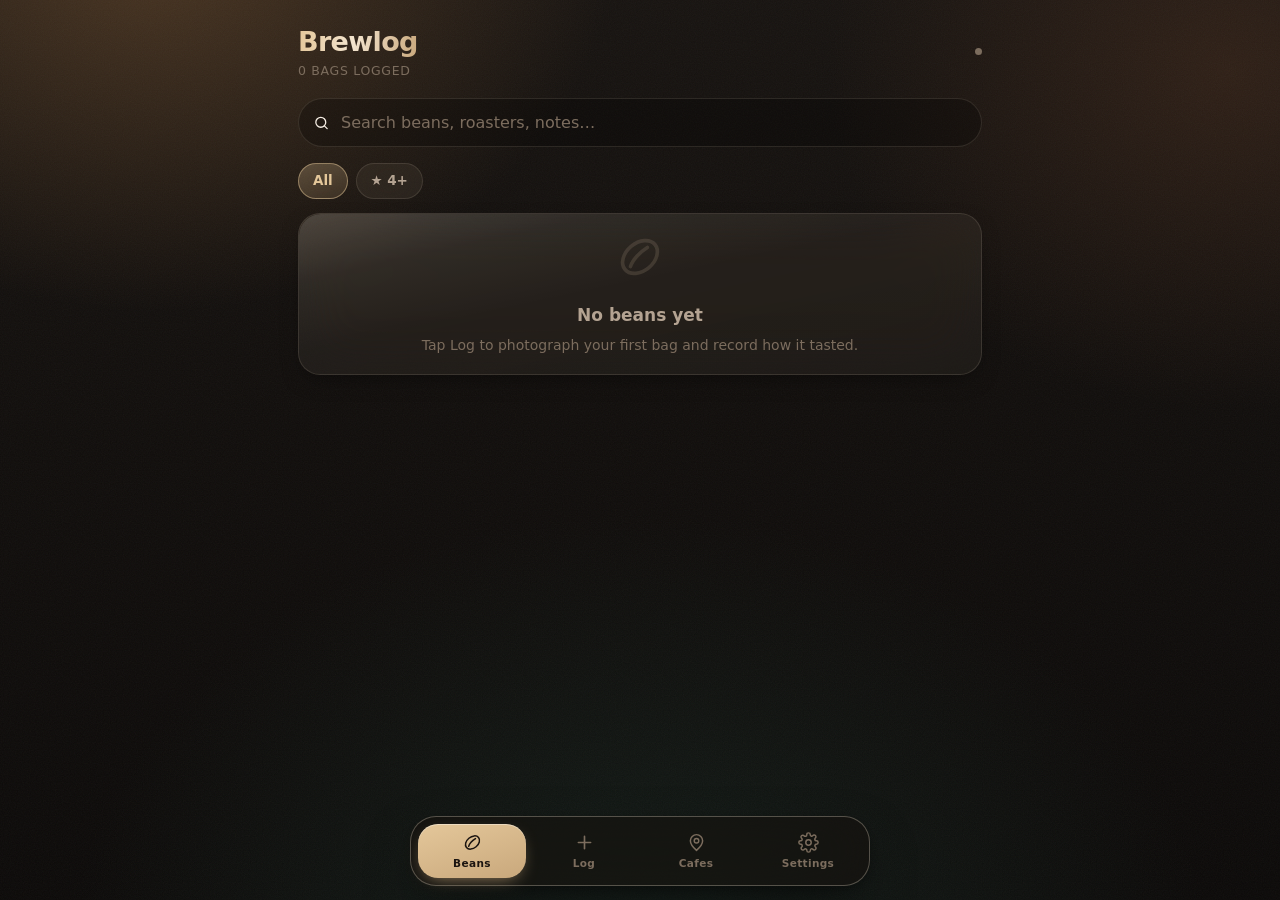
==== index.html @ 981e018c "Brewlog: coffee tasting journal PWA" ====
<!DOCTYPE html>
<html lang="en">
<head>
<meta charset="utf-8">
<meta name="viewport" content="width=device-width, initial-scale=1, viewport-fit=cover, maximum-scale=1">
<title>Brewlog</title>
<meta name="description" content="A personal coffee tasting journal — beans, tasting profiles, and cafes.">
<meta name="theme-color" content="#100D0B">
<meta name="color-scheme" content="dark">
<link rel="manifest" href="./manifest.json">
<link rel="apple-touch-icon" href="./icons/icon-180.png">
<link rel="icon" href="./icons/favicon-32.png" sizes="32x32">
<link rel="icon" href="./icons/icon-192.png" sizes="192x192">
<meta name="apple-mobile-web-app-capable" content="yes">
<meta name="mobile-web-app-capable" content="yes">
<meta name="apple-mobile-web-app-status-bar-style" content="black-translucent">
<meta name="apple-mobile-web-app-title" content="Brewlog">

<link rel="stylesheet" href="./vendor/leaflet.css">
<link rel="stylesheet" href="./css/styles.css">
</head>
<body>

<div id="ambient"></div>

<!-- icon sprite ------------------------------------------------------- -->
<svg width="0" height="0" style="position:absolute" aria-hidden="true">
  <defs>
    <g id="i-bean" fill="none" stroke="currentColor" stroke-width="1.7" stroke-linecap="round" stroke-linejoin="round">
      <ellipse cx="12" cy="12" rx="9" ry="6.4" transform="rotate(-40 12 12)"/>
      <path d="M7.6 16.4c1-3.2 4.6-6.8 7.8-8.8"/>
    </g>
    <g id="i-plus" fill="none" stroke="currentColor" stroke-width="1.9" stroke-linecap="round">
      <path d="M12 5v14M5 12h14"/>
    </g>
    <g id="i-map" fill="none" stroke="currentColor" stroke-width="1.7" stroke-linecap="round" stroke-linejoin="round">
      <path d="M12 21s7-6.1 7-11a7 7 0 1 0-14 0c0 4.9 7 11 7 11Z"/>
      <circle cx="12" cy="10" r="2.6"/>
    </g>
    <g id="i-gear" fill="none" stroke="currentColor" stroke-width="1.7" stroke-linecap="round" stroke-linejoin="round">
      <circle cx="12" cy="12" r="3.1"/>
      <path d="M19.4 15a1.6 1.6 0 0 0 .3 1.8l.1.1a2 2 0 1 1-2.8 2.8l-.1-.1a1.6 1.6 0 0 0-1.8-.3 1.6 1.6 0 0 0-1 1.5v.2a2 2 0 0 1-4 0v-.1a1.6 1.6 0 0 0-1-1.5 1.6 1.6 0 0 0-1.8.3l-.1.1a2 2 0 1 1-2.8-2.8l.1-.1a1.6 1.6 0 0 0 .3-1.8 1.6 1.6 0 0 0-1.5-1H3a2 2 0 0 1 0-4h.1a1.6 1.6 0 0 0 1.5-1 1.6 1.6 0 0 0-.3-1.8l-.1-.1a2 2 0 1 1 2.8-2.8l.1.1a1.6 1.6 0 0 0 1.8.3H9a1.6 1.6 0 0 0 1-1.5V3a2 2 0 0 1 4 0v.1a1.6 1.6 0 0 0 1 1.5 1.6 1.6 0 0 0 1.8-.3l.1-.1a2 2 0 1 1 2.8 2.8l-.1.1a1.6 1.6 0 0 0-.3 1.8V9a1.6 1.6 0 0 0 1.5 1h.2a2 2 0 0 1 0 4h-.1a1.6 1.6 0 0 0-1.5 1Z"/>
    </g>
    <g id="i-search" fill="none" stroke="currentColor" stroke-width="1.8" stroke-linecap="round">
      <circle cx="11" cy="11" r="7"/><path d="m20 20-3.6-3.6"/>
    </g>
    <g id="i-back" fill="none" stroke="currentColor" stroke-width="1.9" stroke-linecap="round" stroke-linejoin="round">
      <path d="M15 19 8 12l7-7"/>
    </g>
    <g id="i-camera" fill="none" stroke="currentColor" stroke-width="1.6" stroke-linecap="round" stroke-linejoin="round">
      <path d="M3 8.5A2.5 2.5 0 0 1 5.5 6h1.7a2 2 0 0 0 1.7-1l.5-.8A2 2 0 0 1 11 3h2a2 2 0 0 1 1.7 1l.4.9a2 2 0 0 0 1.7 1h1.7A2.5 2.5 0 0 1 21 8.5v9A2.5 2.5 0 0 1 18.5 20h-13A2.5 2.5 0 0 1 3 17.5Z"/>
      <circle cx="12" cy="13" r="3.7"/>
    </g>
    <g id="i-trash" fill="none" stroke="currentColor" stroke-width="1.7" stroke-linecap="round" stroke-linejoin="round">
      <path d="M4 7h16M10 11v6M14 11v6M5.5 7l1 12.2A2 2 0 0 0 8.5 21h7a2 2 0 0 0 2-1.8L18.5 7M9 7V4.6A1.6 1.6 0 0 1 10.6 3h2.8A1.6 1.6 0 0 1 15 4.6V7"/>
    </g>
    <g id="i-edit" fill="none" stroke="currentColor" stroke-width="1.7" stroke-linecap="round" stroke-linejoin="round">
      <path d="M16.6 3.9a2.1 2.1 0 0 1 3 3L8 18.5l-4 1 1-4Z"/>
    </g>
  </defs>
</svg>

<main id="app" role="main"></main>
<nav id="tabbar" aria-label="Primary"></nav>

<script src="./vendor/leaflet.js" defer></script>
<script type="module" src="./js/app.js"></script>
</body>
</html>
---- vendor/leaflet.css ----
/* required styles */

.leaflet-pane,
.leaflet-tile,
.leaflet-marker-icon,
.leaflet-marker-shadow,
.leaflet-tile-container,
.leaflet-pane > svg,
.leaflet-pane > canvas,
.leaflet-zoom-box,
.leaflet-image-layer,
.leaflet-layer {
	position: absolute;
	left: 0;
	top: 0;
	}
.leaflet-container {
	overflow: hidden;
	}
.leaflet-tile,
.leaflet-marker-icon,
.leaflet-marker-shadow {
	-webkit-user-select: none;
	   -moz-user-select: none;
	        user-select: none;
	  -webkit-user-drag: none;
	}
/* Prevents IE11 from highlighting tiles in blue */
.leaflet-tile::selection {
	background: transparent;
}
/* Safari renders non-retina tile on retina better with this, but Chrome is worse */
.leaflet-safari .leaflet-tile {
	image-rendering: -webkit-optimize-contrast;
	}
/* hack that prevents hw layers "stretching" when loading new tiles */
.leaflet-safari .leaflet-tile-container {
	width: 1600px;
	height: 1600px;
	-webkit-transform-origin: 0 0;
	}
.leaflet-marker-icon,
.leaflet-marker-shadow {
	display: block;
	}
/* .leaflet-container svg: reset svg max-width decleration shipped in Joomla! (joomla.org) 3.x */
/* .leaflet-container img: map is broken in FF if you have max-width: 100% on tiles */
.leaflet-container .leaflet-overlay-pane svg {
	max-width: none !important;
	max-height: none !important;
	}
.leaflet-container .leaflet-marker-pane img,
.leaflet-container .leaflet-shadow-pane img,
.leaflet-container .leaflet-tile-pane img,
.leaflet-container img.leaflet-image-layer,
.leaflet-container .leaflet-tile {
	max-width: none !important;
	max-height: none !important;
	width: auto;
	padding: 0;
	}

.leaflet-container img.leaflet-tile {
	/* See: https://bugs.chromium.org/p/chromium/issues/detail?id=600120 */
	mix-blend-mode: plus-lighter;
}

.leaflet-container.leaflet-touch-zoom {
	-ms-touch-action: pan-x pan-y;
	touch-action: pan-x pan-y;
	}
.leaflet-container.leaflet-touch-drag {
	-ms-touch-action: pinch-zoom;
	/* Fallback for FF which doesn't support pinch-zoom */
	touch-action: none;
	touch-action: pinch-zoom;
}
.leaflet-container.leaflet-touch-drag.leaflet-touch-zoom {
	-ms-touch-action: none;
	touch-action: none;
}
.leaflet-container {
	-webkit-tap-highlight-color: transparent;
}
.leaflet-container a {
	-webkit-tap-highlight-color: rgba(51, 181, 229, 0.4);
}
.leaflet-tile {
	filter: inherit;
	visibility: hidden;
	}
.leaflet-tile-loaded {
	visibility: inherit;
	}
.leaflet-zoom-box {
	width: 0;
	height: 0;
	-moz-box-sizing: border-box;
	     box-sizing: border-box;
	z-index: 800;
	}
/* workaround for https://bugzilla.mozilla.org/show_bug.cgi?id=888319 */
.leaflet-overlay-pane svg {
	-moz-user-select: none;
	}

.leaflet-pane         { z-index: 400; }

.leaflet-tile-pane    { z-index: 200; }
.leaflet-overlay-pane { z-index: 400; }
.leaflet-shadow-pane  { z-index: 500; }
.leaflet-marker-pane  { z-index: 600; }
.leaflet-tooltip-pane   { z-index: 650; }
.leaflet-popup-pane   { z-index: 700; }

.leaflet-map-pane canvas { z-index: 100; }
.leaflet-map-pane svg    { z-index: 200; }

.leaflet-vml-shape {
	width: 1px;
	height: 1px;
	}
.lvml {
	behavior: url(#default#VML);
	display: inline-block;
	position: absolute;
	}


/* control positioning */

.leaflet-control {
	position: relative;
	z-index: 800;
	pointer-events: visiblePainted; /* IE 9-10 doesn't have auto */
	pointer-events: auto;
	}
.leaflet-top,
.leaflet-bottom {
	position: absolute;
	z-index: 1000;
	pointer-events: none;
	}
.leaflet-top {
	top: 0;
	}
.leaflet-right {
	right: 0;
	}
.leaflet-bottom {
	bottom: 0;
	}
.leaflet-left {
	left: 0;
	}
.leaflet-control {
	float: left;
	clear: both;
	}
.leaflet-right .leaflet-control {
	float: right;
	}
.leaflet-top .leaflet-control {
	margin-top: 10px;
	}
.leaflet-bottom .leaflet-control {
	margin-bottom: 10px;
	}
.leaflet-left .leaflet-control {
	margin-left: 10px;
	}
.leaflet-right .leaflet-control {
	margin-right: 10px;
	}


/* zoom and fade animations */

.leaflet-fade-anim .leaflet-popup {
	opacity: 0;
	-webkit-transition: opacity 0.2s linear;
	   -moz-transition: opacity 0.2s linear;
	        transition: opacity 0.2s linear;
	}
.leaflet-fade-anim .leaflet-map-pane .leaflet-popup {
	opacity: 1;
	}
.leaflet-zoom-animated {
	-webkit-transform-origin: 0 0;
	    -ms-transform-origin: 0 0;
	        transform-origin: 0 0;
	}
svg.leaflet-zoom-animated {
	will-change: transform;
}

.leaflet-zoom-anim .leaflet-zoom-animated {
	-webkit-transition: -webkit-transform 0.25s cubic-bezier(0,0,0.25,1);
	   -moz-transition:    -moz-transform 0.25s cubic-bezier(0,0,0.25,1);
	        transition:         transform 0.25s cubic-bezier(0,0,0.25,1);
	}
.leaflet-zoom-anim .leaflet-tile,
.leaflet-pan-anim .leaflet-tile {
	-webkit-transition: none;
	   -moz-transition: none;
	        transition: none;
	}

.leaflet-zoom-anim .leaflet-zoom-hide {
	visibility: hidden;
	}


/* cursors */

.leaflet-interactive {
	cursor: pointer;
	}
.leaflet-grab {
	cursor: -webkit-grab;
	cursor:    -moz-grab;
	cursor:         grab;
	}
.leaflet-crosshair,
.leaflet-crosshair .leaflet-interactive {
	cursor: crosshair;
	}
.leaflet-popup-pane,
.leaflet-control {
	cursor: auto;
	}
.leaflet-dragging .leaflet-grab,
.leaflet-dragging .leaflet-grab .leaflet-interactive,
.leaflet-dragging .leaflet-marker-draggable {
	cursor: move;
	cursor: -webkit-grabbing;
	cursor:    -moz-grabbing;
	cursor:         grabbing;
	}

/* marker & overlays interactivity */
.leaflet-marker-icon,
.leaflet-marker-shadow,
.leaflet-image-layer,
.leaflet-pane > svg path,
.leaflet-tile-container {
	pointer-events: none;
	}

.leaflet-marker-icon.leaflet-interactive,
.leaflet-image-layer.leaflet-interactive,
.leaflet-pane > svg path.leaflet-interactive,
svg.leaflet-image-layer.leaflet-interactive path {
	pointer-events: visiblePainted; /* IE 9-10 doesn't have auto */
	pointer-events: auto;
	}

/* visual tweaks */

.leaflet-container {
	background: #ddd;
	outline-offset: 1px;
	}
.leaflet-container a {
	color: #0078A8;
	}
.leaflet-zoom-box {
	border: 2px dotted #38f;
	background: rgba(255,255,255,0.5);
	}


/* general typography */
.leaflet-container {
	font-family: "Helvetica Neue", Arial, Helvetica, sans-serif;
	font-size: 12px;
	font-size: 0.75rem;
	line-height: 1.5;
	}


/* general toolbar styles */

.leaflet-bar {
	box-shadow: 0 1px 5px rgba(0,0,0,0.65);
	border-radius: 4px;
	}
.leaflet-bar a {
	background-color: #fff;
	border-bottom: 1px solid #ccc;
	width: 26px;
	height: 26px;
	line-height: 26px;
	display: block;
	text-align: center;
	text-decoration: none;
	color: black;
	}
.leaflet-bar a,
.leaflet-control-layers-toggle {
	background-position: 50% 50%;
	background-repeat: no-repeat;
	display: block;
	}
.leaflet-bar a:hover,
.leaflet-bar a:focus {
	background-color: #f4f4f4;
	}
.leaflet-bar a:first-child {
	border-top-left-radius: 4px;
	border-top-right-radius: 4px;
	}
.leaflet-bar a:last-child {
	border-bottom-left-radius: 4px;
	border-bottom-right-radius: 4px;
	border-bottom: none;
	}
.leaflet-bar a.leaflet-disabled {
	cursor: default;
	background-color: #f4f4f4;
	color: #bbb;
	}

.leaflet-touch .leaflet-bar a {
	width: 30px;
	height: 30px;
	line-height: 30px;
	}
.leaflet-touch .leaflet-bar a:first-child {
	border-top-left-radius: 2px;
	border-top-right-radius: 2px;
	}
.leaflet-touch .leaflet-bar a:last-child {
	border-bottom-left-radius: 2px;
	border-bottom-right-radius: 2px;
	}

/* zoom control */

.leaflet-control-zoom-in,
.leaflet-control-zoom-out {
	font: bold 18px 'Lucida Console', Monaco, monospace;
	text-indent: 1px;
	}

.leaflet-touch .leaflet-control-zoom-in, .leaflet-touch .leaflet-control-zoom-out  {
	font-size: 22px;
	}


/* layers control */

.leaflet-control-layers {
	box-shadow: 0 1px 5px rgba(0,0,0,0.4);
	background: #fff;
	border-radius: 5px;
	}
.leaflet-control-layers-toggle {
	background-image: url(./images/layers.png);
	width: 36px;
	height: 36px;
	}
.leaflet-retina .leaflet-control-layers-toggle {
	background-image: url(./images/layers-2x.png);
	background-size: 26px 26px;
	}
.leaflet-touch .leaflet-control-layers-toggle {
	width: 44px;
	height: 44px;
	}
.leaflet-control-layers .leaflet-control-layers-list,
.leaflet-control-layers-expanded .leaflet-control-layers-toggle {
	display: none;
	}
.leaflet-control-layers-expanded .leaflet-control-layers-list {
	display: block;
	position: relative;
	}
.leaflet-control-layers-expanded {
	padding: 6px 10px 6px 6px;
	color: #333;
	background: #fff;
	}
.leaflet-control-layers-scrollbar {
	overflow-y: scroll;
	overflow-x: hidden;
	padding-right: 5px;
	}
.leaflet-control-layers-selector {
	margin-top: 2px;
	position: relative;
	top: 1px;
	}
.leaflet-control-layers label {
	display: block;
	font-size: 13px;
	font-size: 1.08333em;
	}
.leaflet-control-layers-separator {
	height: 0;
	border-top: 1px solid #ddd;
	margin: 5px -10px 5px -6px;
	}

/* Default icon URLs */
.leaflet-default-icon-path { /* used only in path-guessing heuristic, see L.Icon.Default */
	background-image: url(./images/marker-icon.png);
	}


/* attribution and scale controls */

.leaflet-container .leaflet-control-attribution {
	background: #fff;
	background: rgba(255, 255, 255, 0.8);
	margin: 0;
	}
.leaflet-control-attribution,
.leaflet-control-scale-line {
	padding: 0 5px;
	color: #333;
	line-height: 1.4;
	}
.leaflet-control-attribution a {
	text-decoration: none;
	}
.leaflet-control-attribution a:hover,
.leaflet-control-attribution a:focus {
	text-decoration: underline;
	}
.leaflet-attribution-flag {
	display: inline !important;
	vertical-align: baseline !important;
	width: 1em;
	height: 0.6669em;
	}
.leaflet-left .leaflet-control-scale {
	margin-left: 5px;
	}
.leaflet-bottom .leaflet-control-scale {
	margin-bottom: 5px;
	}
.leaflet-control-scale-line {
	border: 2px solid #777;
	border-top: none;
	line-height: 1.1;
	padding: 2px 5px 1px;
	white-space: nowrap;
	-moz-box-sizing: border-box;
	     box-sizing: border-box;
	background: rgba(255, 255, 255, 0.8);
	text-shadow: 1px 1px #fff;
	}
.leaflet-control-scale-line:not(:first-child) {
	border-top: 2px solid #777;
	border-bottom: none;
	margin-top: -2px;
	}
.leaflet-control-scale-line:not(:first-child):not(:last-child) {
	border-bottom: 2px solid #777;
	}

.leaflet-touch .leaflet-control-attribution,
.leaflet-touch .leaflet-control-layers,
.leaflet-touch .leaflet-bar {
	box-shadow: none;
	}
.leaflet-touch .leaflet-control-layers,
.leaflet-touch .leaflet-bar {
	border: 2px solid rgba(0,0,0,0.2);
	background-clip: padding-box;
	}


/* popup */

.leaflet-popup {
	position: absolute;
	text-align: center;
	margin-bottom: 20px;
	}
.leaflet-popup-content-wrapper {
	padding: 1px;
	text-align: left;
	border-radius: 12px;
	}
.leaflet-popup-content {
	margin: 13px 24px 13px 20px;
	line-height: 1.3;
	font-size: 13px;
	font-size: 1.08333em;
	min-height: 1px;
	}
.leaflet-popup-content p {
	margin: 17px 0;
	margin: 1.3em 0;
	}
.leaflet-popup-tip-container {
	width: 40px;
	height: 20px;
	position: absolute;
	left: 50%;
	margin-top: -1px;
	margin-left: -20px;
	overflow: hidden;
	pointer-events: none;
	}
.leaflet-popup-tip {
	width: 17px;
	height: 17px;
	padding: 1px;

	margin: -10px auto 0;
	pointer-events: auto;

	-webkit-transform: rotate(45deg);
	   -moz-transform: rotate(45deg);
	    -ms-transform: rotate(45deg);
	        transform: rotate(45deg);
	}
.leaflet-popup-content-wrapper,
.leaflet-popup-tip {
	background: white;
	color: #333;
	box-shadow: 0 3px 14px rgba(0,0,0,0.4);
	}
.leaflet-container a.leaflet-popup-close-button {
	position: absolute;
	top: 0;
	right: 0;
	border: none;
	text-align: center;
	width: 24px;
	height: 24px;
	font: 16px/24px Tahoma, Verdana, sans-serif;
	color: #757575;
	text-decoration: none;
	background: transparent;
	}
.leaflet-container a.leaflet-popup-close-button:hover,
.leaflet-container a.leaflet-popup-close-button:focus {
	color: #585858;
	}
.leaflet-popup-scrolled {
	overflow: auto;
	}

.leaflet-oldie .leaflet-popup-content-wrapper {
	-ms-zoom: 1;
	}
.leaflet-oldie .leaflet-popup-tip {
	width: 24px;
	margin: 0 auto;

	-ms-filter: "progid:DXImageTransform.Microsoft.Matrix(M11=0.70710678, M12=0.70710678, M21=-0.70710678, M22=0.70710678)";
	filter: progid:DXImageTransform.Microsoft.Matrix(M11=0.70710678, M12=0.70710678, M21=-0.70710678, M22=0.70710678);
	}

.leaflet-oldie .leaflet-control-zoom,
.leaflet-oldie .leaflet-control-layers,
.leaflet-oldie .leaflet-popup-content-wrapper,
.leaflet-oldie .leaflet-popup-tip {
	border: 1px solid #999;
	}


/* div icon */

.leaflet-div-icon {
	background: #fff;
	border: 1px solid #666;
	}


/* Tooltip */
/* Base styles for the element that has a tooltip */
.leaflet-tooltip {
	position: absolute;
	padding: 6px;
	background-color: #fff;
	border: 1px solid #fff;
	border-radius: 3px;
	color: #222;
	white-space: nowrap;
	-webkit-user-select: none;
	-moz-user-select: none;
	-ms-user-select: none;
	user-select: none;
	pointer-events: none;
	box-shadow: 0 1px 3px rgba(0,0,0,0.4);
	}
.leaflet-tooltip.leaflet-interactive {
	cursor: pointer;
	pointer-events: auto;
	}
.leaflet-tooltip-top:before,
.leaflet-tooltip-bottom:before,
.leaflet-tooltip-left:before,
.leaflet-tooltip-right:before {
	position: absolute;
	pointer-events: none;
	border: 6px solid transparent;
	background: transparent;
	content: "";
	}

/* Directions */

.leaflet-tooltip-bottom {
	margin-top: 6px;
}
.leaflet-tooltip-top {
	margin-top: -6px;
}
.leaflet-tooltip-bottom:before,
.leaflet-tooltip-top:before {
	left: 50%;
	margin-left: -6px;
	}
.leaflet-tooltip-top:before {
	bottom: 0;
	margin-bottom: -12px;
	border-top-color: #fff;
	}
.leaflet-tooltip-bottom:before {
	top: 0;
	margin-top: -12px;
	margin-left: -6px;
	border-bottom-color: #fff;
	}
.leaflet-tooltip-left {
	margin-left: -6px;
}
.leaflet-tooltip-right {
	margin-left: 6px;
}
.leaflet-tooltip-left:before,
.leaflet-tooltip-right:before {
	top: 50%;
	margin-top: -6px;
	}
.leaflet-tooltip-left:before {
	right: 0;
	margin-right: -12px;
	border-left-color: #fff;
	}
.leaflet-tooltip-right:before {
	left: 0;
	margin-left: -12px;
	border-right-color: #fff;
	}

/* Printing */

@media print {
	/* Prevent printers from removing background-images of controls. */
	.leaflet-control {
		-webkit-print-color-adjust: exact;
		print-color-adjust: exact;
		}
	}
---- css/styles.css ----
/* ============================================================
   Brewlog — liquid glass / dark coffee theme
   ============================================================ */

:root {
  /* --- coffee palette --- */
  --espresso:      #100D0B;
  --espresso-2:    #16120F;
  --bean:          #241C17;
  --crema:         #D8B98C;
  --crema-dim:     #B9976E;
  --tan:           #C9A87C;
  --tan-bright:    #E4C79A;
  --forest:        #1C3B33;
  --forest-line:   #17332C;

  --text:          #F6EEE4;
  --text-muted:    #B4A392;
  --text-faint:    #7C6D5E;

  /* --- glass --- */
  --glass-bg:      rgba(255, 244, 230, 0.055);
  --glass-bg-2:    rgba(255, 244, 230, 0.085);
  --glass-brd:     rgba(255, 234, 210, 0.115);
  --glass-brd-hi:  rgba(255, 240, 220, 0.28);
  --glass-blur:    blur(28px) saturate(165%);
  --shadow-lg:     0 24px 60px -18px rgba(0,0,0,.72), 0 4px 14px -4px rgba(0,0,0,.5);
  --shadow-sm:     0 8px 24px -10px rgba(0,0,0,.6);

  --radius-xl: 30px;
  --radius-lg: 22px;
  --radius-md: 16px;
  --radius-sm: 11px;

  --safe-top:    env(safe-area-inset-top, 0px);
  --safe-bottom: env(safe-area-inset-bottom, 0px);

  --ease: cubic-bezier(.22,1,.36,1);
}

* { box-sizing: border-box; -webkit-tap-highlight-color: transparent; }

html, body {
  margin: 0;
  padding: 0;
  height: 100%;
  overscroll-behavior-y: none;
}

body {
  background: var(--espresso);
  color: var(--text);
  font-family: -apple-system, BlinkMacSystemFont, "SF Pro Text", "Inter",
               "Segoe UI", system-ui, sans-serif;
  font-size: 16px;
  line-height: 1.45;
  -webkit-font-smoothing: antialiased;
  text-rendering: optimizeLegibility;
}

/* Ambient warm light behind the glass ------------------------------------ */
#ambient {
  position: fixed;
  inset: 0;
  z-index: -2;
  pointer-events: none;
  background:
    radial-gradient(58vw 46vw at 12% -6%,  rgba(190,131,74,.30),  transparent 62%),
    radial-gradient(52vw 44vw at 96% 8%,   rgba(120,72,44,.26),   transparent 60%),
    radial-gradient(70vw 56vw at 50% 108%, rgba(40,84,70,.26),    transparent 64%),
    linear-gradient(178deg, #171310 0%, #100D0B 46%, #0B0908 100%);
}
#ambient::after { /* film grain keeps large flat areas from banding */
  content: "";
  position: absolute;
  inset: 0;
  opacity: .05;
  background-image: url("data:image/svg+xml,%3Csvg xmlns='http://www.w3.org/2000/svg' width='140' height='140'%3E%3Cfilter id='n'%3E%3CfeTurbulence type='fractalNoise' baseFrequency='.85' numOctaves='3'/%3E%3C/filter%3E%3Crect width='140' height='140' filter='url(%23n)'/%3E%3C/svg%3E");
}

/* ============================================================
   Glass primitives
   ============================================================ */

.glass {
  position: relative;
  background: var(--glass-bg);
  -webkit-backdrop-filter: var(--glass-blur);
  backdrop-filter: var(--glass-blur);
  border: 1px solid var(--glass-brd);
  border-radius: var(--radius-lg);
  box-shadow: var(--shadow-sm);
  overflow: hidden;
}
/* specular sheen along the top edge — the "liquid" part of liquid glass */
.glass::before {
  content: "";
  position: absolute;
  inset: 0;
  border-radius: inherit;
  pointer-events: none;
  background: linear-gradient(
    168deg,
    rgba(255,245,232,.16) 0%,
    rgba(255,245,232,.05) 22%,
    rgba(255,245,232,0)   46%,
    rgba(0,0,0,.10)      100%
  );
}
.glass > * { position: relative; z-index: 1; }

.glass-strong { background: var(--glass-bg-2); border-color: var(--glass-brd-hi); }

/* ============================================================
   App layout
   ============================================================ */

#app {
  min-height: 100%;
  display: flex;
  flex-direction: column;
  max-width: 720px;
  margin: 0 auto;
  padding: calc(var(--safe-top) + 8px) 0 calc(var(--safe-bottom) + 96px);
}

.view { padding: 0 18px; animation: viewIn .34s var(--ease); }
@keyframes viewIn {
  from { opacity: 0; transform: translateY(10px) scale(.994); }
  to   { opacity: 1; transform: none; }
}

.topbar {
  display: flex;
  align-items: center;
  gap: 12px;
  padding: 14px 18px 18px;
}
.topbar h1 {
  margin: 0;
  font-size: 27px;
  font-weight: 680;
  letter-spacing: -.024em;
  background: linear-gradient(97deg, var(--tan-bright), #F3E4CE 46%, var(--tan));
  -webkit-background-clip: text;
  background-clip: text;
  color: transparent;
}
.topbar .sub {
  font-size: 12.5px;
  color: var(--text-faint);
  letter-spacing: .055em;
  text-transform: uppercase;
  margin-top: 1px;
}
.topbar .spacer { flex: 1; }

h2.section {
  font-size: 12.5px;
  letter-spacing: .13em;
  text-transform: uppercase;
  color: var(--text-faint);
  font-weight: 620;
  margin: 26px 4px 11px;
}

/* ============================================================
   Buttons & controls
   ============================================================ */

button, .btn {
  font: inherit;
  color: var(--text);
  border: 1px solid var(--glass-brd);
  background: var(--glass-bg);
  -webkit-backdrop-filter: var(--glass-blur);
  backdrop-filter: var(--glass-blur);
  border-radius: var(--radius-sm);
  padding: 11px 17px;
  cursor: pointer;
  transition: transform .16s var(--ease), background .2s, border-color .2s, opacity .2s;
  display: inline-flex;
  align-items: center;
  justify-content: center;
  gap: 8px;
  font-weight: 550;
  letter-spacing: -.005em;
}
button:active, .btn:active { transform: scale(.965); }
button:disabled { opacity: .4; cursor: not-allowed; }

.btn-primary {
  background: linear-gradient(163deg, var(--tan-bright), var(--tan) 55%, #A98A62);
  color: #1B1410;
  border-color: rgba(255,240,220,.34);
  font-weight: 640;
  box-shadow: 0 10px 26px -12px rgba(201,168,124,.85), inset 0 1px 0 rgba(255,255,255,.42);
}
.btn-ghost { background: transparent; border-color: transparent; color: var(--text-muted); }
.btn-danger { color: #E9A08E; border-color: rgba(233,160,142,.28); }
.btn-sm { padding: 8px 13px; font-size: 14px; border-radius: 10px; }
.btn-block { width: 100%; }

.icon-btn {
  width: 42px; height: 42px;
  padding: 0;
  border-radius: 50%;
  flex: 0 0 auto;
}

input, textarea, select {
  font: inherit;
  width: 100%;
  color: var(--text);
  background: rgba(0,0,0,.26);
  border: 1px solid var(--glass-brd);
  border-radius: var(--radius-sm);
  padding: 12px 14px;
  transition: border-color .2s, background .2s, box-shadow .2s;
  -webkit-appearance: none;
  appearance: none;
}
input:focus, textarea:focus, select:focus {
  outline: none;
  border-color: rgba(201,168,124,.6);
  background: rgba(0,0,0,.34);
  box-shadow: 0 0 0 3.5px rgba(201,168,124,.13);
}
input::placeholder, textarea::placeholder { color: var(--text-faint); }
textarea { resize: vertical; min-height: 84px; line-height: 1.5; }
select {
  background-image: url("data:image/svg+xml,%3Csvg xmlns='http://www.w3.org/2000/svg' width='12' height='8' fill='none'%3E%3Cpath d='M1 1.5 6 6.5 11 1.5' stroke='%23B4A392' stroke-width='1.6' stroke-linecap='round' stroke-linejoin='round'/%3E%3C/svg%3E");
  background-repeat: no-repeat;
  background-position: right 14px center;
  padding-right: 38px;
}

.field { margin-bottom: 15px; }
.field label {
  display: block;
  font-size: 12.5px;
  letter-spacing: .085em;
  text-transform: uppercase;
  color: var(--text-faint);
  font-weight: 600;
  margin-bottom: 7px;
}
.field-row { display: flex; gap: 12px; }
.field-row > .field { flex: 1; margin-bottom: 15px; }
.hint { font-size: 12.5px; color: var(--text-faint); margin-top: 6px; line-height: 1.45; }

/* segmented control (brew method) --------------------------------------- */
.seg { display: flex; flex-wrap: wrap; gap: 8px; }
.seg button {
  flex: 1 1 auto;
  min-width: 82px;
  padding: 10px 12px;
  font-size: 14px;
  border-radius: 12px;
  color: var(--text-muted);
}
.seg button[aria-pressed="true"] {
  background: linear-gradient(163deg, rgba(228,199,154,.28), rgba(201,168,124,.16));
  border-color: rgba(228,199,154,.5);
  color: var(--tan-bright);
  font-weight: 620;
}

/* ============================================================
   Tab bar
   ============================================================ */

#tabbar {
  position: fixed;
  left: 50%;
  transform: translateX(-50%);
  bottom: calc(var(--safe-bottom) + 14px);
  z-index: 60;
  display: flex;
  gap: 4px;
  padding: 7px;
  border-radius: 26px;
  background: rgba(24,19,16,.62);
  -webkit-backdrop-filter: blur(34px) saturate(180%);
  backdrop-filter: blur(34px) saturate(180%);
  border: 1px solid var(--glass-brd-hi);
  box-shadow: var(--shadow-lg);
  width: calc(100% - 36px);
  max-width: 460px;
}
#tabbar button {
  flex: 1;
  flex-direction: column;
  gap: 3px;
  padding: 8px 4px 7px;
  border: none;
  background: none;
  backdrop-filter: none;
  -webkit-backdrop-filter: none;
  border-radius: 20px;
  color: var(--text-faint);
  font-size: 10.5px;
  letter-spacing: .035em;
  font-weight: 600;
}
#tabbar button svg { width: 21px; height: 21px; stroke-width: 1.7; }
#tabbar button.active {
  color: #1B1410;
  background: linear-gradient(163deg, var(--tan-bright), var(--tan));
  box-shadow: inset 0 1px 0 rgba(255,255,255,.4), 0 6px 18px -8px rgba(201,168,124,.9);
}

/* ============================================================
   Bean cards
   ============================================================ */

.bean-grid {
  display: grid;
  grid-template-columns: repeat(auto-fill, minmax(158px, 1fr));
  gap: 14px;
}
.bean-card {
  border-radius: var(--radius-lg);
  cursor: pointer;
  transition: transform .2s var(--ease), border-color .2s;
  text-align: left;
  padding: 0;
  display: block;
  width: 100%;
}
.bean-card:active { transform: scale(.972); }
.bean-card .shot {
  aspect-ratio: 4 / 5;
  width: 100%;
  display: block;
  object-fit: cover;
  background:
    radial-gradient(70% 55% at 50% 34%, rgba(201,168,124,.20), transparent 70%),
    linear-gradient(178deg, #241C17, #14100D);
}
.bean-card .meta { padding: 11px 13px 13px; }
.bean-card .name {
  font-weight: 620;
  font-size: 15px;
  letter-spacing: -.012em;
  line-height: 1.25;
  display: -webkit-box;
  -webkit-line-clamp: 2;
  -webkit-box-orient: vertical;
  overflow: hidden;
}
.bean-card .roaster {
  font-size: 12.5px;
  color: var(--text-faint);
  margin-top: 3px;
  white-space: nowrap;
  overflow: hidden;
  text-overflow: ellipsis;
}
.bean-card .row {
  display: flex;
  align-items: center;
  gap: 7px;
  margin-top: 9px;
}

.chip {
  font-size: 11px;
  letter-spacing: .045em;
  text-transform: uppercase;
  font-weight: 620;
  padding: 4px 9px;
  border-radius: 999px;
  background: rgba(201,168,124,.15);
  border: 1px solid rgba(201,168,124,.26);
  color: var(--tan-bright);
  white-space: nowrap;
}
.chip-muted { background: rgba(255,255,255,.05); border-color: var(--glass-brd); color: var(--text-muted); }

/* ============================================================
   Stars
   ============================================================ */

.stars { display: inline-flex; gap: 2px; align-items: center; }
.stars svg { width: 15px; height: 15px; }
.stars.lg svg { width: 30px; height: 30px; }
.stars.input svg { cursor: pointer; transition: transform .14s var(--ease); }
.stars.input svg:active { transform: scale(1.22); }
.star-full { fill: var(--tan-bright); }
.star-empty { fill: rgba(255,255,255,.13); }

/* ============================================================
   Detail view
   ============================================================ */

.hero {
  position: relative;
  border-radius: var(--radius-xl);
  overflow: hidden;
  margin-bottom: 18px;
}
.hero img { width: 100%; display: block; aspect-ratio: 4/5; object-fit: cover; }
.hero .fade {
  position: absolute;
  inset: auto 0 0 0;
  height: 55%;
  background: linear-gradient(to top, rgba(11,9,8,.94), transparent);
}
.hero .cap { position: absolute; left: 20px; right: 20px; bottom: 18px; }
.hero .cap h2 { margin: 0; font-size: 25px; letter-spacing: -.022em; line-height: 1.16; }
.hero .cap .roaster { color: var(--tan); font-size: 14px; margin-top: 4px; font-weight: 550; }

.kv { display: grid; grid-template-columns: repeat(2, 1fr); gap: 1px; background: var(--glass-brd); border-radius: var(--radius-md); overflow: hidden; }
.kv > div { background: rgba(20,16,13,.66); padding: 13px 15px; }
.kv .k { font-size: 11px; letter-spacing: .1em; text-transform: uppercase; color: var(--text-faint); font-weight: 620; }
.kv .v { font-size: 15px; margin-top: 3px; font-weight: 550; }

.notes-body { white-space: pre-wrap; line-height: 1.62; color: #E8DCCC; }

/* ============================================================
   Radar chart
   ============================================================ */

.radar-wrap {
  padding: 10px 6px 4px;
  display: flex;
  justify-content: center;
}
.radar { width: 100%; max-width: 400px; height: auto; display: block; }
.radar .grid-line  { stroke: rgba(255,240,220,.13); stroke-width: 1; fill: none; }
.radar .spoke      { stroke: rgba(255,240,220,.13); stroke-width: 1; }
.radar .area       { fill: rgba(201,168,124,.17); stroke: var(--tan-bright); stroke-width: 2.6;
                     stroke-linejoin: round; filter: drop-shadow(0 2px 10px rgba(201,168,124,.28)); }
.radar .pt         { fill: #F3E4CE; stroke: rgba(26,20,16,.55); stroke-width: 1.2; }
.radar .axis-label { fill: var(--text); font-size: 13.5px; font-weight: 560; }
.radar .ring-label { fill: rgba(255,240,220,.24); font-size: 11.5px; }

/* rating sliders -------------------------------------------------------- */
.slider-row {
  display: flex;
  align-items: center;
  gap: 13px;
  padding: 9px 0;
}
.slider-row .lbl { width: 92px; flex: 0 0 auto; font-size: 14px; color: var(--text-muted); font-weight: 550; }
.slider-row .val {
  width: 30px;
  flex: 0 0 auto;
  text-align: right;
  font-variant-numeric: tabular-nums;
  color: var(--tan-bright);
  font-weight: 640;
}
input[type=range] {
  padding: 0;
  background: none;
  border: none;
  height: 26px;
}
input[type=range]:focus { box-shadow: none; }
input[type=range]::-webkit-slider-runnable-track {
  height: 5px;
  border-radius: 3px;
  background: linear-gradient(90deg, rgba(201,168,124,.75) var(--pct,50%), rgba(255,255,255,.10) var(--pct,50%));
}
input[type=range]::-webkit-slider-thumb {
  -webkit-appearance: none;
  width: 21px; height: 21px;
  margin-top: -8px;
  border-radius: 50%;
  background: linear-gradient(163deg, #F3E4CE, var(--tan));
  border: 1px solid rgba(255,255,255,.5);
  box-shadow: 0 3px 9px rgba(0,0,0,.55);
}
input[type=range]::-moz-range-track { height: 5px; border-radius: 3px; background: rgba(255,255,255,.10); }
input[type=range]::-moz-range-thumb {
  width: 19px; height: 19px; border-radius: 50%; border: 1px solid rgba(255,255,255,.5);
  background: linear-gradient(163deg, #F3E4CE, var(--tan));
}

/* ============================================================
   Capture / image pipeline
   ============================================================ */

.capture-frame {
  position: relative;
  aspect-ratio: 4/5;
  border-radius: var(--radius-xl);
  display: flex;
  align-items: center;
  justify-content: center;
  overflow: hidden;
  background:
    radial-gradient(66% 52% at 50% 32%, rgba(201,168,124,.16), transparent 72%),
    linear-gradient(178deg, #221A15, #12100D);
  border: 1px dashed rgba(255,234,210,.2);
  cursor: pointer;
}
.capture-frame img { width: 100%; height: 100%; object-fit: cover; }
.capture-frame .placeholder { text-align: center; color: var(--text-faint); padding: 24px; }
.capture-frame .placeholder svg { width: 42px; height: 42px; opacity: .5; margin-bottom: 10px; }

.thumb-row { display: flex; gap: 10px; }
.thumb-opt {
  flex: 1;
  border-radius: var(--radius-md);
  overflow: hidden;
  padding: 0;
  border: 2px solid transparent;
  background: rgba(0,0,0,.3);
}
.thumb-opt[aria-pressed="true"] { border-color: var(--tan); }
.thumb-opt img { width: 100%; aspect-ratio: 4/5; object-fit: cover; display: block; }
.thumb-opt .cap { font-size: 11.5px; padding: 7px 4px; color: var(--text-muted); letter-spacing: .04em; }

.busy { display: inline-flex; align-items: center; gap: 9px; color: var(--text-muted); font-size: 14px; }
.spinner {
  width: 16px; height: 16px;
  border-radius: 50%;
  border: 2px solid rgba(201,168,124,.28);
  border-top-color: var(--tan-bright);
  animation: spin .75s linear infinite;
}
@keyframes spin { to { transform: rotate(360deg); } }

/* ============================================================
   Map
   ============================================================ */

#map {
  height: 340px;
  border-radius: var(--radius-lg);
  overflow: hidden;
  border: 1px solid var(--glass-brd);
  background: #14100D;
  z-index: 0;
}
/* tint OSM tiles to match the coffee theme */
.leaflet-tile-pane { filter: invert(1) hue-rotate(186deg) brightness(.78) contrast(.92) saturate(.62) sepia(.28); }
.leaflet-container { background: #14100D !important; font: inherit !important; }
.leaflet-control-attribution {
  background: rgba(16,13,11,.76) !important;
  color: var(--text-faint) !important;
  font-size: 10px !important;
}
.leaflet-control-attribution a { color: var(--tan) !important; }
.leaflet-bar a {
  background: rgba(28,22,18,.9) !important;
  color: var(--text) !important;
  border-color: rgba(255,234,210,.14) !important;
}
.leaflet-popup-content-wrapper, .leaflet-popup-tip {
  background: rgba(28,22,18,.95) !important;
  color: var(--text) !important;
  -webkit-backdrop-filter: blur(20px);
  backdrop-filter: blur(20px);
  border: 1px solid var(--glass-brd);
  box-shadow: var(--shadow-lg) !important;
}
.leaflet-popup-content { margin: 12px 14px !important; font-size: 14px; }
.leaflet-popup-close-button { color: var(--text-faint) !important; }
.pin {
  width: 30px; height: 30px;
  border-radius: 50% 50% 50% 6px;
  transform: rotate(-45deg);
  background: linear-gradient(163deg, var(--tan-bright), #A98A62);
  border: 2px solid rgba(255,245,232,.65);
  box-shadow: 0 5px 14px rgba(0,0,0,.6);
}

/* ============================================================
   Cafe rows
   ============================================================ */

.cafe-row {
  display: flex;
  gap: 13px;
  align-items: center;
  padding: 14px 15px;
  border-radius: var(--radius-md);
  margin-bottom: 10px;
  cursor: pointer;
  text-align: left;
  width: 100%;
}
.cafe-row .avatar {
  width: 46px; height: 46px;
  flex: 0 0 auto;
  border-radius: 14px;
  display: grid;
  place-items: center;
  font-weight: 700;
  font-size: 17px;
  color: #1B1410;
  background: linear-gradient(163deg, var(--tan-bright), #A98A62);
}
.cafe-row .body { flex: 1; min-width: 0; }
.cafe-row .nm { font-weight: 620; font-size: 15.5px; letter-spacing: -.012em; }
.cafe-row .addr {
  font-size: 12.5px; color: var(--text-faint); margin-top: 2px;
  white-space: nowrap; overflow: hidden; text-overflow: ellipsis;
}

/* ============================================================
   Misc
   ============================================================ */

.empty { text-align: center; padding: 52px 26px; color: var(--text-faint); }
.empty svg { width: 52px; height: 52px; opacity: .32; margin-bottom: 14px; }
.empty h3 { margin: 0 0 7px; color: var(--text-muted); font-size: 17px; font-weight: 600; }
.empty p { margin: 0; font-size: 14px; line-height: 1.55; }

.search-bar { position: relative; margin-bottom: 14px; }
.search-bar input { padding-left: 42px; border-radius: 999px; }
.search-bar svg {
  position: absolute; left: 15px; top: 50%; transform: translateY(-50%);
  width: 17px; height: 17px; stroke: var(--text-faint); pointer-events: none;
}

.filter-scroll {
  display: flex; gap: 8px; overflow-x: auto; padding: 2px 18px 14px;
  margin: 0 -18px; scrollbar-width: none;
}
.filter-scroll::-webkit-scrollbar { display: none; }
.filter-scroll button { flex: 0 0 auto; padding: 7px 14px; font-size: 13.5px; border-radius: 999px; color: var(--text-muted); }
.filter-scroll button[aria-pressed="true"] {
  background: linear-gradient(163deg, rgba(228,199,154,.28), rgba(201,168,124,.15));
  border-color: rgba(228,199,154,.5); color: var(--tan-bright); font-weight: 620;
}

.card-pad { padding: 17px; }
.stack > * + * { margin-top: 13px; }

/* sheet ----------------------------------------------------------------- */
.sheet-backdrop {
  position: fixed; inset: 0; z-index: 100;
  background: rgba(6,5,4,.62);
  -webkit-backdrop-filter: blur(9px);
  backdrop-filter: blur(9px);
  animation: fadeIn .22s ease;
  display: flex; align-items: flex-end; justify-content: center;
}
@keyframes fadeIn { from { opacity: 0 } to { opacity: 1 } }
.sheet {
  width: 100%; max-width: 720px;
  max-height: 92vh;
  overflow-y: auto;
  border-radius: 30px 30px 0 0;
  background: rgba(26,21,17,.86);
  -webkit-backdrop-filter: blur(38px) saturate(180%);
  backdrop-filter: blur(38px) saturate(180%);
  border: 1px solid var(--glass-brd-hi);
  border-bottom: none;
  padding: 12px 18px calc(var(--safe-bottom) + 26px);
  animation: sheetUp .38s var(--ease);
  -webkit-overflow-scrolling: touch;
}
@keyframes sheetUp { from { transform: translateY(100%) } to { transform: none } }
.sheet .grabber {
  width: 38px; height: 4.5px; border-radius: 3px;
  background: rgba(255,240,220,.24);
  margin: 4px auto 16px;
}
.sheet h3 { margin: 0 0 16px; font-size: 20px; letter-spacing: -.018em; }

.toast {
  position: fixed;
  left: 50%; transform: translateX(-50%);
  bottom: calc(var(--safe-bottom) + 96px);
  z-index: 200;
  padding: 12px 20px;
  border-radius: 999px;
  background: rgba(30,24,20,.9);
  -webkit-backdrop-filter: blur(24px);
  backdrop-filter: blur(24px);
  border: 1px solid var(--glass-brd-hi);
  box-shadow: var(--shadow-lg);
  font-size: 14px;
  font-weight: 550;
  animation: viewIn .3s var(--ease);
  max-width: calc(100% - 40px);
  text-align: center;
}

.sync-dot { width: 7px; height: 7px; border-radius: 50%; background: var(--text-faint); flex: 0 0 auto; }
.sync-dot.on  { background: #6FBF9A; box-shadow: 0 0 9px rgba(111,191,154,.75); }
.sync-dot.err { background: #E9A08E; }

@media (prefers-reduced-motion: reduce) {
  *, *::before, *::after { animation-duration: .01ms !important; transition-duration: .01ms !important; }
}
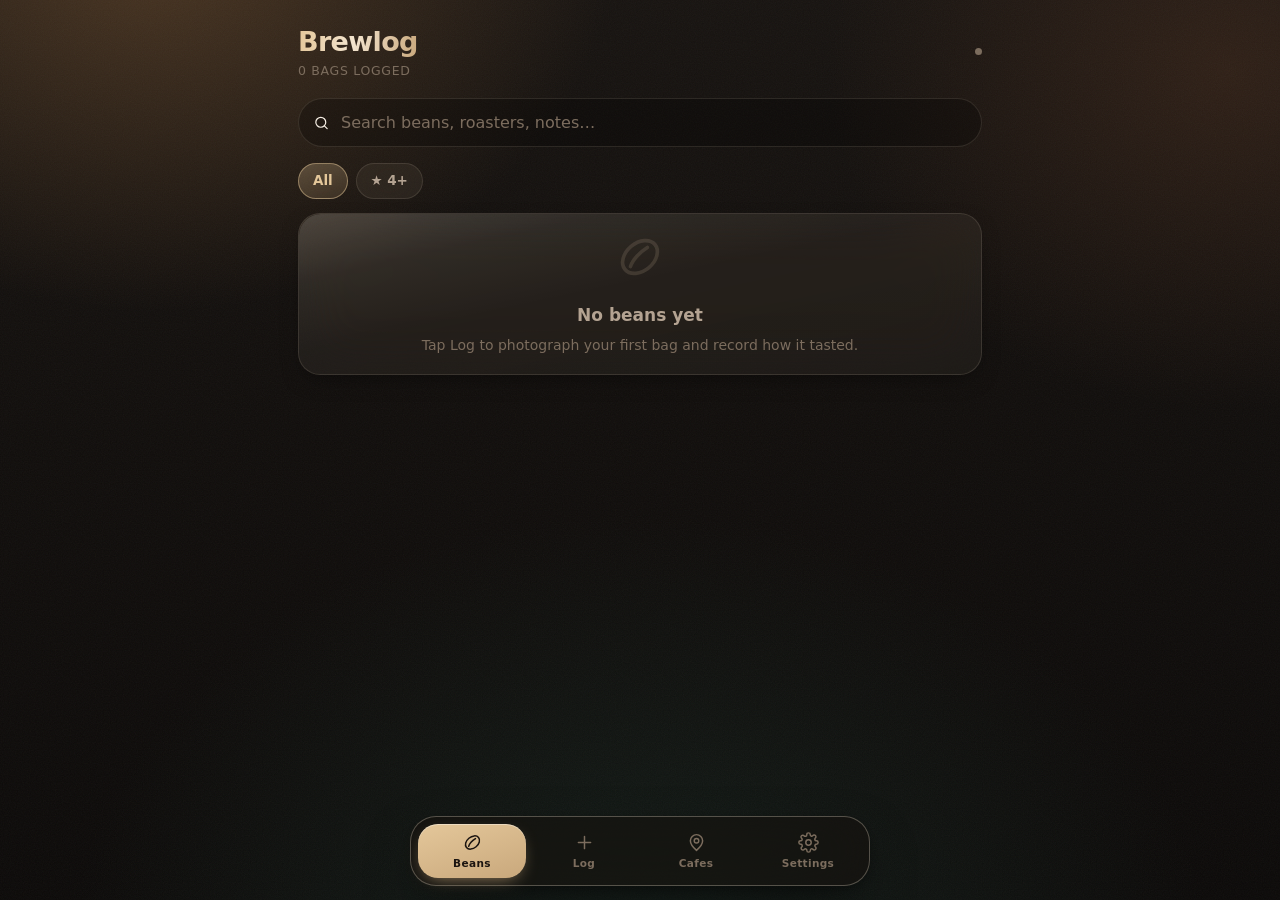
==== commit 318ee5e2: "Isometric studio render, label auto-fill, nearby cafes, icon fix - Icons are inlined instead of refe" ====
--- a/index.html
+++ b/index.html
@@ -23,43 +23,6 @@
 
 <div id="ambient"></div>
 
-<!-- icon sprite ------------------------------------------------------- -->
-<svg width="0" height="0" style="position:absolute" aria-hidden="true">
-  <defs>
-    <g id="i-bean" fill="none" stroke="currentColor" stroke-width="1.7" stroke-linecap="round" stroke-linejoin="round">
-      <ellipse cx="12" cy="12" rx="9" ry="6.4" transform="rotate(-40 12 12)"/>
-      <path d="M7.6 16.4c1-3.2 4.6-6.8 7.8-8.8"/>
-    </g>
-    <g id="i-plus" fill="none" stroke="currentColor" stroke-width="1.9" stroke-linecap="round">
-      <path d="M12 5v14M5 12h14"/>
-    </g>
-    <g id="i-map" fill="none" stroke="currentColor" stroke-width="1.7" stroke-linecap="round" stroke-linejoin="round">
-      <path d="M12 21s7-6.1 7-11a7 7 0 1 0-14 0c0 4.9 7 11 7 11Z"/>
-      <circle cx="12" cy="10" r="2.6"/>
-    </g>
-    <g id="i-gear" fill="none" stroke="currentColor" stroke-width="1.7" stroke-linecap="round" stroke-linejoin="round">
-      <circle cx="12" cy="12" r="3.1"/>
-      <path d="M19.4 15a1.6 1.6 0 0 0 .3 1.8l.1.1a2 2 0 1 1-2.8 2.8l-.1-.1a1.6 1.6 0 0 0-1.8-.3 1.6 1.6 0 0 0-1 1.5v.2a2 2 0 0 1-4 0v-.1a1.6 1.6 0 0 0-1-1.5 1.6 1.6 0 0 0-1.8.3l-.1.1a2 2 0 1 1-2.8-2.8l.1-.1a1.6 1.6 0 0 0 .3-1.8 1.6 1.6 0 0 0-1.5-1H3a2 2 0 0 1 0-4h.1a1.6 1.6 0 0 0 1.5-1 1.6 1.6 0 0 0-.3-1.8l-.1-.1a2 2 0 1 1 2.8-2.8l.1.1a1.6 1.6 0 0 0 1.8.3H9a1.6 1.6 0 0 0 1-1.5V3a2 2 0 0 1 4 0v.1a1.6 1.6 0 0 0 1 1.5 1.6 1.6 0 0 0 1.8-.3l.1-.1a2 2 0 1 1 2.8 2.8l-.1.1a1.6 1.6 0 0 0-.3 1.8V9a1.6 1.6 0 0 0 1.5 1h.2a2 2 0 0 1 0 4h-.1a1.6 1.6 0 0 0-1.5 1Z"/>
-    </g>
-    <g id="i-search" fill="none" stroke="currentColor" stroke-width="1.8" stroke-linecap="round">
-      <circle cx="11" cy="11" r="7"/><path d="m20 20-3.6-3.6"/>
-    </g>
-    <g id="i-back" fill="none" stroke="currentColor" stroke-width="1.9" stroke-linecap="round" stroke-linejoin="round">
-      <path d="M15 19 8 12l7-7"/>
-    </g>
-    <g id="i-camera" fill="none" stroke="currentColor" stroke-width="1.6" stroke-linecap="round" stroke-linejoin="round">
-      <path d="M3 8.5A2.5 2.5 0 0 1 5.5 6h1.7a2 2 0 0 0 1.7-1l.5-.8A2 2 0 0 1 11 3h2a2 2 0 0 1 1.7 1l.4.9a2 2 0 0 0 1.7 1h1.7A2.5 2.5 0 0 1 21 8.5v9A2.5 2.5 0 0 1 18.5 20h-13A2.5 2.5 0 0 1 3 17.5Z"/>
-      <circle cx="12" cy="13" r="3.7"/>
-    </g>
-    <g id="i-trash" fill="none" stroke="currentColor" stroke-width="1.7" stroke-linecap="round" stroke-linejoin="round">
-      <path d="M4 7h16M10 11v6M14 11v6M5.5 7l1 12.2A2 2 0 0 0 8.5 21h7a2 2 0 0 0 2-1.8L18.5 7M9 7V4.6A1.6 1.6 0 0 1 10.6 3h2.8A1.6 1.6 0 0 1 15 4.6V7"/>
-    </g>
-    <g id="i-edit" fill="none" stroke="currentColor" stroke-width="1.7" stroke-linecap="round" stroke-linejoin="round">
-      <path d="M16.6 3.9a2.1 2.1 0 0 1 3 3L8 18.5l-4 1 1-4Z"/>
-    </g>
-  </defs>
-</svg>
-
 <main id="app" role="main"></main>
 <nav id="tabbar" aria-label="Primary"></nav>
 
--- a/css/styles.css
+++ b/css/styles.css
@@ -188,6 +188,8 @@
 }
 button:active, .btn:active { transform: scale(.965); }
 button:disabled { opacity: .4; cursor: not-allowed; }
+/* default size for inline icons in buttons; more specific rules below win */
+button > svg, .btn > svg { width: 19px; height: 19px; flex: 0 0 auto; }
 
 .btn-primary {
   background: linear-gradient(163deg, var(--tan-bright), var(--tan) 55%, #A98A62);
@@ -381,6 +383,8 @@
 /* ============================================================
    Stars
    ============================================================ */
+
+.radar-mini { width: 34px; height: 34px; flex: 0 0 auto; }
 
 .stars { display: inline-flex; gap: 2px; align-items: center; }
 .stars svg { width: 15px; height: 15px; }
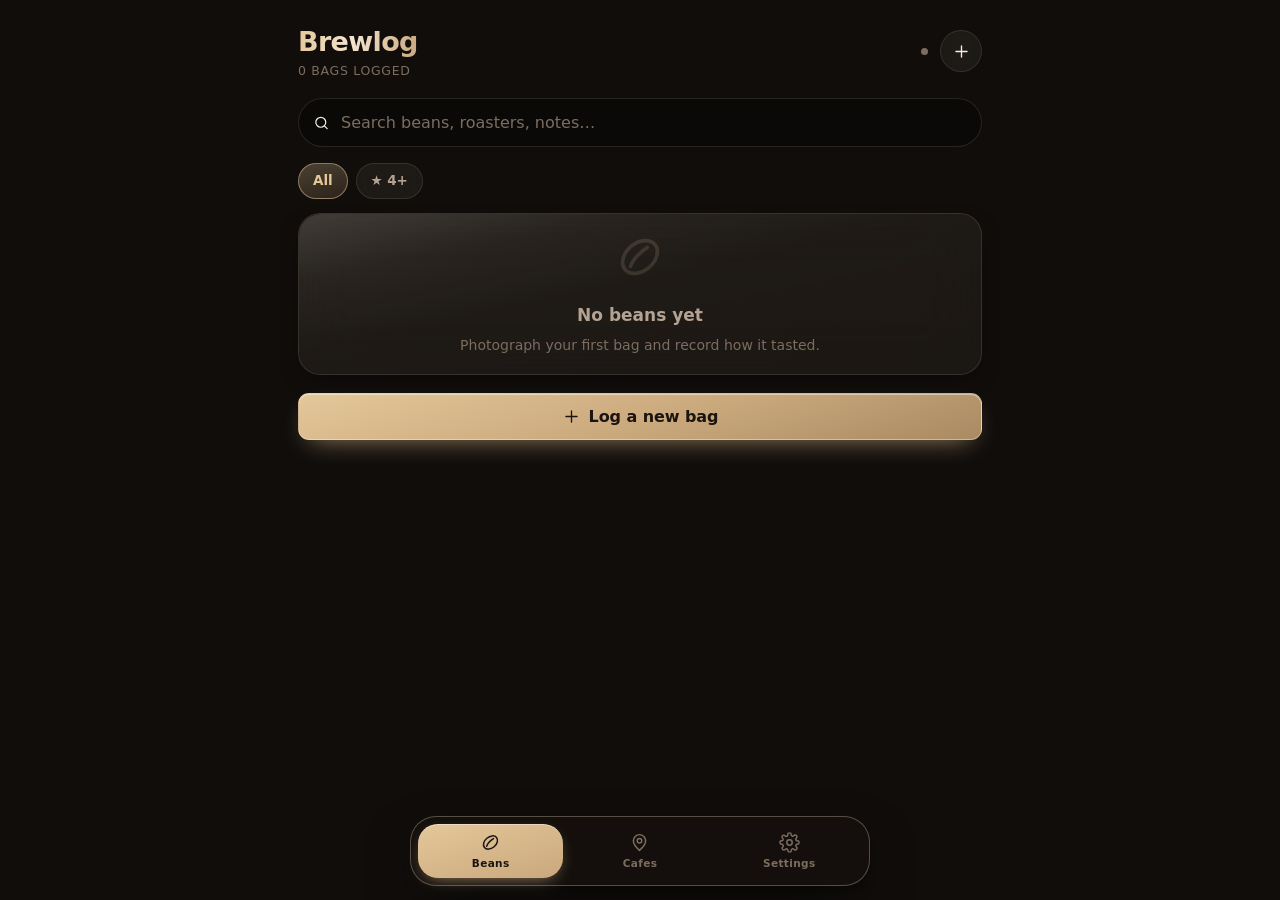
==== commit cfa092d3: "Warm status bar, tighter standalone layout, pull-to-refresh, CARTO map - theme_color/theme-color war" ====
--- a/index.html
+++ b/index.html
@@ -5,7 +5,7 @@
 <meta name="viewport" content="width=device-width, initial-scale=1, viewport-fit=cover, maximum-scale=1">
 <title>Brewlog</title>
 <meta name="description" content="A personal coffee tasting journal — beans, tasting profiles, and cafes.">
-<meta name="theme-color" content="#100D0B">
+<meta name="theme-color" content="#1C1510">
 <meta name="color-scheme" content="dark">
 <link rel="manifest" href="./manifest.json">
 <link rel="apple-touch-icon" href="./icons/icon-180.png">
--- a/css/styles.css
+++ b/css/styles.css
@@ -46,6 +46,7 @@
   height: 100%;
   overscroll-behavior-y: none;
 }
+html { background: #171310; }
 
 body {
   background: var(--espresso);
@@ -508,6 +509,9 @@
 .thumb-row { display: flex; gap: 10px; }
 .thumb-opt {
   flex: 1;
+  min-width: 0;
+  display: block;          /* the base button rule is inline-flex, which put
+                              the caption beside the thumbnail instead of under it */
   border-radius: var(--radius-md);
   overflow: hidden;
   padding: 0;
@@ -540,8 +544,6 @@
   background: #14100D;
   z-index: 0;
 }
-/* tint OSM tiles to match the coffee theme */
-.leaflet-tile-pane { filter: invert(1) hue-rotate(186deg) brightness(.78) contrast(.92) saturate(.62) sepia(.28); }
 .leaflet-container { background: #14100D !important; font: inherit !important; }
 .leaflet-control-attribution {
   background: rgba(16,13,11,.76) !important;
@@ -665,6 +667,21 @@
   width: 38px; height: 4.5px; border-radius: 3px;
   background: rgba(255,240,220,.24);
   margin: 4px auto 16px;
+}
+.sheet-head {
+  display: flex;
+  align-items: center;
+  gap: 12px;
+  margin-bottom: 16px;
+}
+.sheet-head h3 { margin: 0; flex: 1; font-size: 20px; letter-spacing: -.018em; }
+.sheet-head > span { flex: 1; }
+.sheet-close {
+  font-size: 26px;
+  line-height: 1;
+  padding-bottom: 3px;
+  color: var(--text-muted);
+  flex: 0 0 auto;
 }
 .sheet h3 { margin: 0 0 16px; font-size: 20px; letter-spacing: -.018em; }
 
@@ -691,6 +708,45 @@
 .sync-dot.on  { background: #6FBF9A; box-shadow: 0 0 9px rgba(111,191,154,.75); }
 .sync-dot.err { background: #E9A08E; }
 
+/* installed to the home screen: the browser chrome is gone, so tuck the
+   tab bar down against the home indicator instead of floating above a gap */
+@media (display-mode: standalone) {
+  #tabbar { bottom: max(var(--safe-bottom), 12px); }
+  #app { padding-bottom: calc(var(--safe-bottom) + 84px); }
+}
+
+/* pull-to-refresh disc */
+#ptr {
+  position: fixed;
+  left: 50%;
+  top: calc(var(--safe-top) + 4px);
+  z-index: 90;
+  opacity: 0;
+  pointer-events: none;
+  transform: translate(-50%, -58px);
+  transition: transform .25s var(--ease), opacity .2s;
+}
+#ptr.show {
+  opacity: 1;
+  transition: none;
+  transform: translate(-50%, calc(var(--pull, 0px) - 50px));
+}
+#ptr .disc {
+  width: 42px; height: 42px;
+  border-radius: 50%;
+  display: grid; place-items: center;
+  background: rgba(30,24,20,.92);
+  border: 1px solid var(--glass-brd);
+  box-shadow: var(--shadow-lg);
+  -webkit-backdrop-filter: blur(20px);
+  backdrop-filter: blur(20px);
+}
+#ptr .spinner { width: 18px; height: 18px; animation-play-state: paused; }
+#ptr.armed .disc { border-color: rgba(228,199,154,.6); }
+#ptr.armed .spinner { border-top-color: var(--tan-bright); }
+#ptr.loading { transform: translate(-50%, 16px) !important; transition: transform .2s; }
+#ptr.loading .spinner { animation-play-state: running; }
+
 @media (prefers-reduced-motion: reduce) {
   *, *::before, *::after { animation-duration: .01ms !important; transition-duration: .01ms !important; }
 }
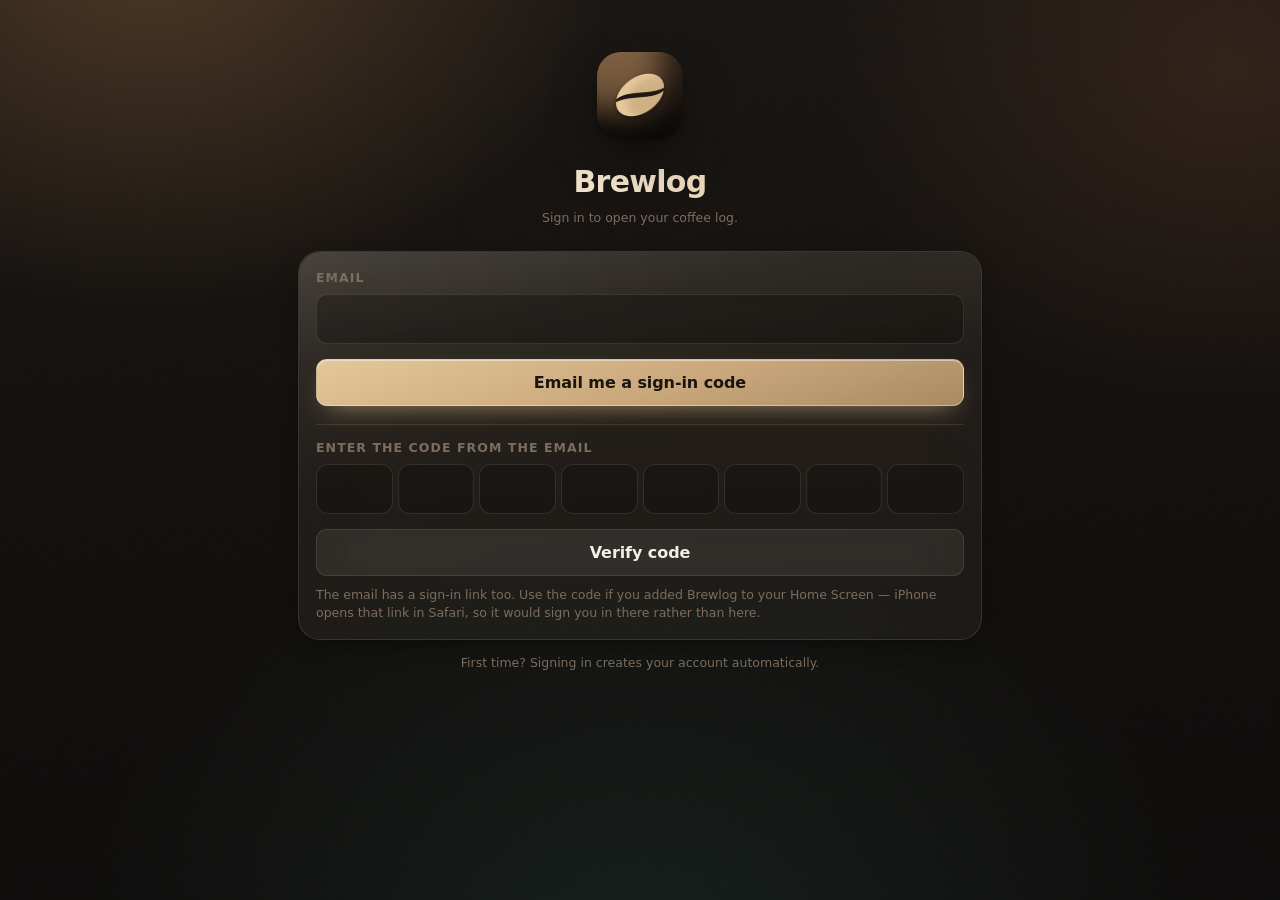
==== commit 30f1c9da: "Code field in its own form, theme colour matched" ====
--- a/index.html
+++ b/index.html
@@ -5,7 +5,12 @@
 <meta name="viewport" content="width=device-width, initial-scale=1, viewport-fit=cover, maximum-scale=1">
 <title>Brewlog</title>
 <meta name="description" content="A personal coffee tasting journal — beans, tasting profiles, and cafes.">
-<meta name="theme-color" content="#1C1510">
+<!-- In Safari this tints the bars above and below the page. It cannot be a
+     gradient, so it is set to the colour the ambient background actually
+     resolves to at the very top of the screen — that is what makes the seam
+     disappear. Installed to the Home Screen the page genuinely extends behind
+     the status bar instead (see apple-mobile-web-app-status-bar-style). -->
+<meta name="theme-color" content="#1D1611">
 <meta name="color-scheme" content="dark">
 <link rel="manifest" href="./manifest.json">
 <link rel="apple-touch-icon" href="./icons/icon-180.png">
--- a/css/styles.css
+++ b/css/styles.css
@@ -43,13 +43,22 @@
 html, body {
   margin: 0;
   padding: 0;
-  height: 100%;
+  min-height: 100%;
   overscroll-behavior-y: none;
 }
-html { background: #171310; }
+
+/* The base colour belongs on the root, not on body.
+
+   body used to be exactly one viewport tall (height: 100%) while the page
+   scrolled well past that, and a body background paints *over* the fixed
+   #ambient layer behind it. So the first viewport-height of the document
+   showed flat espresso and everything below it showed the warm ambient
+   gradient — a hard horizontal seam that slid up the screen as you
+   scrolled. On the root there is no box to run out of. */
+html { background: var(--espresso); }
 
 body {
-  background: var(--espresso);
+  background: transparent;
   color: var(--text);
   font-family: -apple-system, BlinkMacSystemFont, "SF Pro Text", "Inter",
                "Segoe UI", system-ui, sans-serif;
@@ -117,7 +126,9 @@
    ============================================================ */
 
 #app {
-  min-height: 100%;
+  /* not 100%: body is auto-height now, and a percentage min-height against
+     an auto containing block resolves to nothing */
+  min-height: 100lvh;
   display: flex;
   flex-direction: column;
   max-width: 720px;
@@ -272,6 +283,11 @@
 /* ============================================================
    Tab bar
    ============================================================ */
+
+/* An id selector outranks the browser's own `[hidden] { display: none }`,
+   so hiding the bar left an empty glass pill floating over the sign-in
+   screen. Restate it at matching specificity. */
+#tabbar[hidden] { display: none; }
 
 #tabbar {
   position: fixed;
@@ -328,8 +344,15 @@
   transition: transform .2s var(--ease), border-color .2s;
   text-align: left;
   padding: 0;
-  display: block;
   width: 100%;
+  /* A <button> centres its content box, and `display: block` does not undo
+     that. Grid stretches every card to the tallest in the row, so shorter
+     cards were pushing the photo down and showing a band of card chrome
+     above it. Lay the card out explicitly, top-aligned. */
+  display: flex;
+  flex-direction: column;
+  align-items: stretch;
+  justify-content: flex-start;
 }
 .bean-card:active { transform: scale(.972); }
 .bean-card .shot {
@@ -341,7 +364,16 @@
     radial-gradient(70% 55% at 50% 34%, rgba(201,168,124,.20), transparent 70%),
     linear-gradient(178deg, #241C17, #14100D);
 }
-.bean-card .meta { padding: 11px 13px 13px; }
+/* Grid stretches every card to the tallest in its row. Let .meta take up
+   that slack and push .row to the bottom, so the rating sits on the same
+   line across the row whether or not the bag carries an owner badge. */
+.bean-card .meta {
+  padding: 11px 13px 13px;
+  flex: 1;
+  display: flex;
+  flex-direction: column;
+  min-height: 0;
+}
 .bean-card .name {
   font-weight: 620;
   font-size: 15px;
@@ -364,7 +396,8 @@
   display: flex;
   align-items: center;
   gap: 7px;
-  margin-top: 9px;
+  margin-top: auto;
+  padding-top: 9px;
 }
 
 .chip {
@@ -380,6 +413,151 @@
   white-space: nowrap;
 }
 .chip-muted { background: rgba(255,255,255,.05); border-color: var(--glass-brd); color: var(--text-muted); }
+/* Outlined, so a place you have not been to never reads as a rated one. */
+.chip-want {
+  display: inline-block;
+  background: transparent;
+  border: 1px dashed rgba(228,199,154,.42);
+  color: var(--tan);
+}
+
+/* ---- shared-entry ownership ---- */
+.owner-badge {
+  display: inline-flex;
+  align-items: center;
+  gap: 6px;
+  min-width: 0;
+}
+.owner-dot {
+  width: 18px; height: 18px;
+  flex: 0 0 auto;
+  border-radius: 50%;
+  display: grid;
+  place-items: center;
+  font-size: 10px;
+  font-weight: 700;
+  color: #fff;
+  text-shadow: 0 1px 2px rgba(0,0,0,.45);
+  box-shadow: 0 0 0 1.5px rgba(0,0,0,.35);
+}
+.owner-name {
+  font-size: 12px;
+  color: var(--text-muted);
+  white-space: nowrap;
+  overflow: hidden;
+  text-overflow: ellipsis;
+}
+/* a shared card wears its owner's colour as a top rule */
+.bean-card.shared, .cafe-row.shared { position: relative; }
+.bean-card.shared::after, .cafe-row.shared::after {
+  content: "";
+  position: absolute;
+  left: 0; right: 0; top: 0;
+  height: 3px;
+  background: var(--owner, var(--text-faint));
+  z-index: 2;
+}
+.share-row {
+  display: flex;
+  align-items: center;
+  gap: 14px;
+  cursor: pointer;
+  user-select: none;
+  padding: 4px 0;
+}
+.share-row input { position: absolute; opacity: 0; width: 0; height: 0; }
+.share-row .switch {
+  flex: 0 0 auto;
+  width: 50px; height: 30px;
+  border-radius: 999px;
+  background: rgba(255,255,255,.09);
+  border: 1px solid var(--glass-brd);
+  position: relative;
+  transition: background .22s var(--ease), border-color .22s;
+}
+.share-row .switch::after {
+  content: "";
+  position: absolute;
+  top: 3px; left: 3px;
+  width: 22px; height: 22px;
+  border-radius: 50%;
+  background: var(--text-muted);
+  transition: transform .22s var(--ease), background .22s;
+}
+.share-row input:checked + .switch {
+  background: linear-gradient(163deg, var(--tan-bright), var(--tan));
+  border-color: rgba(255,240,220,.4);
+}
+.share-row input:checked + .switch::after { transform: translateX(20px); background: #1B1410; }
+.share-row input:focus-visible + .switch { box-shadow: 0 0 0 3px rgba(201,168,124,.3); }
+
+.scope-toggle { display: flex; gap: 8px; margin: 16px 0 14px; }
+.scope-toggle button { flex: 1; padding: 9px 12px; font-size: 14px; border-radius: 12px; color: var(--text-muted); }
+.scope-toggle button[aria-pressed="true"] {
+  background: linear-gradient(163deg, rgba(228,199,154,.28), rgba(201,168,124,.15));
+  border-color: rgba(228,199,154,.5); color: var(--tan-bright); font-weight: 620;
+}
+/* Collapsible settings groups. <details> so the disclosure works without
+   JavaScript and reads correctly to a screen reader. */
+.fold { margin: 0 0 4px; }
+.fold > summary {
+  list-style: none;
+  cursor: pointer;
+  display: flex;
+  align-items: center;
+  gap: 10px;
+  padding: 16px 4px 11px;
+  font-size: 12.5px;
+  letter-spacing: .13em;
+  text-transform: uppercase;
+  font-weight: 640;
+  color: var(--text-faint);
+}
+.fold > summary::-webkit-details-marker { display: none; }
+.fold > summary::after {
+  content: "";
+  width: 8px; height: 8px;
+  margin-left: auto;
+  border-right: 1.8px solid currentColor;
+  border-bottom: 1.8px solid currentColor;
+  transform: rotate(45deg) translate(-2px, -2px);
+  transition: transform .2s var(--ease);
+  flex: 0 0 auto;
+}
+.fold[open] > summary::after { transform: rotate(-135deg) translate(-2px, -2px); }
+.fold > summary:focus-visible { outline: 2px solid var(--tan); outline-offset: 3px; border-radius: 8px; }
+/* A closed section still says what it is set to, so you know whether to open it */
+.fold-note {
+  font-size: 11px;
+  letter-spacing: .04em;
+  text-transform: none;
+  font-weight: 550;
+  color: var(--text-muted);
+  display: inline-flex;
+  align-items: center;
+  gap: 6px;
+}
+
+.member-row {
+  display: flex;
+  align-items: center;
+  gap: 12px;
+  padding: 11px 0;
+  border-top: 1px solid var(--glass-brd);
+}
+.member-row:first-child { border-top: none; }
+.member-row .nm { font-weight: 570; font-size: 14.5px; overflow: hidden; text-overflow: ellipsis; white-space: nowrap; }
+.member-row.pending .nm { color: var(--tan-bright); }
+.member-row button { flex: 0 0 auto; min-width: 84px; }
+
+.read-only-note {
+  display: flex; align-items: center; gap: 9px;
+  font-size: 13px; color: var(--text-muted);
+  background: rgba(255,255,255,.04);
+  border: 1px solid var(--glass-brd);
+  border-radius: var(--radius-sm);
+  padding: 10px 13px;
+}
 
 /* ============================================================
    Stars
@@ -399,22 +577,54 @@
    Detail view
    ============================================================ */
 
-.hero {
-  position: relative;
-  border-radius: var(--radius-xl);
+/* Bean header: portrait beside the facts. A full-bleed 4:5 hero spent the
+   whole first screen on the photo and pushed every fact below the fold. */
+.bean-head {
+  display: flex;
+  gap: 15px;
+  padding: 14px;
+  margin-bottom: 14px;
+  align-items: flex-start;
+}
+.bean-head .portrait {
+  flex: 0 0 auto;
+  width: 38%;
+  max-width: 156px;
+  min-width: 104px;
+  padding: 0;
+  border: none;
+  background: none;
+  border-radius: var(--radius-md);
   overflow: hidden;
-  margin-bottom: 18px;
-}
-.hero img { width: 100%; display: block; aspect-ratio: 4/5; object-fit: cover; }
-.hero .fade {
-  position: absolute;
-  inset: auto 0 0 0;
-  height: 55%;
-  background: linear-gradient(to top, rgba(11,9,8,.94), transparent);
-}
-.hero .cap { position: absolute; left: 20px; right: 20px; bottom: 18px; }
-.hero .cap h2 { margin: 0; font-size: 25px; letter-spacing: -.022em; line-height: 1.16; }
-.hero .cap .roaster { color: var(--tan); font-size: 14px; margin-top: 4px; font-weight: 550; }
+  cursor: zoom-in;
+  transition: width .22s var(--ease), max-width .22s var(--ease);
+}
+.bean-head .portrait img {
+  width: 100%;
+  display: block;
+  aspect-ratio: 4/5;
+  object-fit: cover;
+  border-radius: var(--radius-md);
+  background:
+    radial-gradient(70% 55% at 50% 34%, rgba(201,168,124,.20), transparent 70%),
+    linear-gradient(178deg, #241C17, #14100D);
+}
+.bean-head .portrait.no-photo img { min-height: 150px; }
+
+/* Tapping the photo trades the density back for a proper look at the bag. */
+.bean-head.expanded { flex-direction: column; }
+.bean-head.expanded .portrait { width: 100%; max-width: none; cursor: zoom-out; }
+
+.bean-head .head-meta { min-width: 0; flex: 1; padding-top: 2px; }
+.bean-head h2 { margin: 0; font-size: 22px; letter-spacing: -.02em; line-height: 1.18; }
+.bean-head .roaster { color: var(--tan); font-size: 13.5px; margin-top: 3px; font-weight: 550; }
+
+.head-facts { margin: 10px 0 0; display: grid; gap: 6px 10px; }
+.head-facts dt {
+  font-size: 10.5px; letter-spacing: .1em; text-transform: uppercase;
+  color: var(--text-faint); font-weight: 620;
+}
+.head-facts dd { margin: 2px 0 0; font-size: 14px; font-weight: 550; line-height: 1.3; }
 
 .kv { display: grid; grid-template-columns: repeat(2, 1fr); gap: 1px; background: var(--glass-brd); border-radius: var(--radius-md); overflow: hidden; }
 .kv > div { background: rgba(20,16,13,.66); padding: 13px 15px; }
@@ -431,6 +641,196 @@
   padding: 10px 6px 4px;
   display: flex;
   justify-content: center;
+}
+
+/* The five slider rows restated exactly what the radar already showed, at
+   the cost of most of a screen. The numbers keep the precision; the shape
+   stays the radar's job. */
+.tasting { padding: 4px 4px 10px; }
+.tasting .radar { max-width: 330px; }
+.axis-strip {
+  display: grid;
+  grid-template-columns: repeat(5, 1fr);
+  gap: 4px;
+  padding: 6px 8px 2px;
+}
+.axis-stat { text-align: center; min-width: 0; }
+.axis-stat .n {
+  font-size: 17px; font-weight: 640; color: var(--tan-bright);
+  font-variant-numeric: tabular-nums; letter-spacing: -.01em;
+}
+.axis-stat .k {
+  font-size: 9.5px; letter-spacing: .06em; text-transform: uppercase;
+  color: var(--text-faint); font-weight: 620; margin-top: 2px;
+  overflow: hidden; text-overflow: ellipsis;
+}
+
+/* ============================================================
+   Brews — one cup, one day
+   ============================================================ */
+
+.brews-head { display: flex; align-items: baseline; gap: 8px; margin: 26px 4px 11px; }
+.brews-count {
+  font-size: 12.5px; color: var(--text-faint);
+  font-weight: 620; letter-spacing: .13em;
+}
+.linky {
+  background: none; border: none; padding: 0; backdrop-filter: none;
+  -webkit-backdrop-filter: none;
+  color: var(--tan); font-size: 12.5px; font-weight: 560;
+}
+.linky:active { transform: none; opacity: .6; }
+
+.brew-strip { display: grid; grid-template-columns: repeat(4, minmax(0, 1fr)); gap: 9px; }
+.brew-add {
+  border: 1px dashed rgba(201,168,124,.42);
+  background: rgba(201,168,124,.06);
+  border-radius: var(--radius-md);
+  aspect-ratio: 1/1;
+  display: flex; flex-direction: column; align-items: center; justify-content: center;
+  gap: 5px; padding: 0; backdrop-filter: none; -webkit-backdrop-filter: none;
+}
+.brew-add > svg { width: 22px; height: 22px; color: var(--tan-bright); }
+.brew-add span {
+  font-size: 10px; letter-spacing: .05em; text-transform: uppercase;
+  color: var(--tan); font-weight: 620;
+}
+.brew-tile {
+  position: relative; padding: 0; border: none;
+  border-radius: var(--radius-md); overflow: hidden;
+  background: #1a120c; aspect-ratio: 1/1;
+  backdrop-filter: none; -webkit-backdrop-filter: none;
+  display: block;
+}
+.brew-tile img { width: 100%; height: 100%; object-fit: cover; display: block; }
+.brew-when {
+  position: absolute; left: 0; right: 0; bottom: 0;
+  padding: 14px 4px 5px;
+  background: linear-gradient(to top, rgba(8,6,5,.92), transparent);
+  font-size: 9.5px; letter-spacing: .04em; text-transform: uppercase;
+  color: var(--text-muted); font-weight: 620; text-align: center;
+}
+/* The verdict has to survive being 21px wide, which is why it is a thumb
+   and not a row of stars. */
+.brew-verdict {
+  position: absolute; top: 5px; right: 5px; z-index: 2;
+  width: 21px; height: 21px; border-radius: 50%;
+  display: grid; place-items: center;
+  background: rgba(12,9,7,.74);
+  border: 1px solid rgba(255,240,220,.16);
+  color: var(--tan-bright);
+}
+.brew-verdict.down { color: var(--text-muted); }
+.brew-foot {
+  margin-top: 12px; padding-top: 11px;
+  border-top: 1px solid var(--glass-brd);
+  font-size: 12.5px; color: var(--text-muted); line-height: 1.45;
+}
+
+/* count badge on a bag card */
+.brew-count {
+  position: absolute; top: 9px; right: 9px; z-index: 2;
+  display: flex; align-items: center; gap: 5px;
+  padding: 4px 9px 4px 7px; border-radius: 999px;
+  background: rgba(12,9,7,.72);
+  -webkit-backdrop-filter: blur(14px) saturate(160%);
+  backdrop-filter: blur(14px) saturate(160%);
+  border: 1px solid rgba(255,240,220,.16);
+  font-size: 11.5px; font-weight: 640; color: var(--tan-bright);
+  font-variant-numeric: tabular-nums;
+}
+
+/* the sheet's photo well */
+.brew-drop {
+  width: 100%; padding: 0; overflow: hidden;
+  border: 1px dashed rgba(201,168,124,.42);
+  background: rgba(201,168,124,.06);
+  border-radius: var(--radius-md);
+  display: block; text-align: center;
+  backdrop-filter: none; -webkit-backdrop-filter: none;
+}
+.brew-drop > div { padding: 30px 18px; }
+.brew-drop > div > svg { width: 30px; height: 30px; color: var(--tan); }
+.brew-drop img { width: 100%; aspect-ratio: 1/1; object-fit: cover; display: block; }
+/* `display: block` above outranks the browser's [hidden] rule, so without
+   this the empty preview still reserved a full square. */
+.brew-drop img[hidden] { display: none; }
+
+.verdict { display: flex; gap: 10px; }
+.verdict button {
+  flex: 1; gap: 9px; padding: 13px; border-radius: 14px;
+  color: var(--text-muted); font-weight: 550; font-size: 15px;
+}
+.verdict button > svg { width: 21px; height: 21px; }
+.verdict button[aria-pressed="true"] {
+  background: linear-gradient(163deg, rgba(228,199,154,.28), rgba(201,168,124,.15));
+  border-color: rgba(228,199,154,.5);
+  color: var(--tan-bright); font-weight: 620;
+}
+/* "not great" is a verdict, not an error — it should not read as alarming */
+.verdict button[data-v="down"][aria-pressed="true"] {
+  background: rgba(255,255,255,.07);
+  border-color: rgba(255,240,220,.3);
+  color: var(--text);
+}
+
+.verdict-chip {
+  flex: 0 0 auto; display: flex; align-items: center; gap: 7px;
+  padding: 6px 12px 6px 10px; border-radius: 999px;
+  border: 1px solid rgba(228,199,154,.34);
+  background: rgba(201,168,124,.14);
+  color: var(--tan-bright);
+  font-size: 12px; font-weight: 620; letter-spacing: .04em; text-transform: uppercase;
+}
+.verdict-chip.down {
+  border-color: var(--glass-brd);
+  background: rgba(255,255,255,.05);
+  color: var(--text-muted);
+}
+
+.brew-hero { position: relative; border-radius: var(--radius-lg); }
+.brew-hero img {
+  width: 100%; display: block; aspect-ratio: 1/1; object-fit: cover;
+  background: linear-gradient(178deg, #241C17, #14100D);
+}
+.brew-loading {
+  position: absolute; inset: 0; display: grid; place-items: center;
+  background: rgba(10,8,6,.35); pointer-events: none;
+}
+.brew-loading[hidden] { display: none; }
+
+/* Paging between bags. The buttons sit outside .bean-head rather than in
+   it, because .glass clips to its own rounded corners and would cut the
+   overlap clean off. */
+.head-wrap { position: relative; }
+.pager-btn {
+  position: absolute;
+  top: 50%;
+  transform: translateY(-50%);
+  z-index: 3;
+  width: 42px; height: 42px;
+  padding: 0;
+  border-radius: 50%;
+  background: rgba(30,24,20,.82);
+  -webkit-backdrop-filter: blur(20px) saturate(170%);
+  backdrop-filter: blur(20px) saturate(170%);
+  border: 1px solid rgba(255,240,220,.16);
+  box-shadow: 0 8px 22px -6px rgba(0,0,0,.8);
+  color: var(--text);
+}
+.pager-btn:active { transform: translateY(-50%) scale(.9); }
+.pager-btn > svg { width: 20px; height: 20px; }
+.pager-btn.prev { left: -13px; }
+.pager-btn.next { right: -13px; }
+.pager-btn.next > svg { transform: rotate(180deg); }
+
+.pager-pos {
+  text-align: center;
+  font-size: 12px;
+  color: var(--text-faint);
+  font-weight: 560;
+  font-variant-numeric: tabular-nums;
+  margin: -6px 0 12px;
 }
 .radar { width: 100%; max-width: 400px; height: auto; display: block; }
 .radar .grid-line  { stroke: rgba(255,240,220,.13); stroke-width: 1; fill: none; }
@@ -450,7 +850,7 @@
 }
 .slider-row .lbl { width: 92px; flex: 0 0 auto; font-size: 14px; color: var(--text-muted); font-weight: 550; }
 .slider-row .val {
-  width: 30px;
+  width: 34px;
   flex: 0 0 auto;
   text-align: right;
   font-variant-numeric: tabular-nums;
@@ -575,6 +975,29 @@
   box-shadow: 0 5px 14px rgba(0,0,0,.6);
 }
 
+/* Hollow: somewhere you mean to go, not somewhere you have been. */
+.pin.want {
+  background: rgba(24,19,16,.78);
+  border: 2.5px solid var(--tan-bright);
+  box-shadow: 0 5px 14px rgba(0,0,0,.55);
+}
+
+/* Merged pins. Round rather than teardrop, so a cluster never reads as a
+   single café that happens to have a number on it. */
+.pin-cluster {
+  display: grid;
+  place-items: center;
+  border-radius: 50%;
+  background: linear-gradient(163deg, var(--tan-bright), #A98A62);
+  border: 2px solid rgba(255,245,232,.75);
+  box-shadow: 0 6px 18px rgba(0,0,0,.62), 0 0 0 6px rgba(201,168,124,.18);
+  color: #1B1410;
+  font-weight: 700;
+  font-size: 14px;
+  font-variant-numeric: tabular-nums;
+  cursor: pointer;
+}
+
 /* ============================================================
    Cafe rows
    ============================================================ */
@@ -609,8 +1032,78 @@
 }
 
 /* ============================================================
+   Links between things — bean ↔ café ↔ roaster
+   ============================================================ */
+
+/* Rows that navigate are anchors, not buttons, so a long press offers
+   "open in new tab" and the hash lands in history like any other link. */
+a.btn { text-decoration: none; }
+a.cafe-row { text-decoration: none; color: inherit; }
+a.cafe-row:active { transform: scale(.988); }
+
+/* Bag thumbnails fall back to the initial rather than an empty square: a
+   bean logged on another device has its row long before its photo. */
+.cafe-row .avatar.shot { position: relative; overflow: hidden; }
+.cafe-row .avatar.shot img {
+  position: absolute;
+  inset: 0;
+  width: 100%; height: 100%;
+  object-fit: cover;
+  display: block;
+}
+.cafe-row .avatar.shot img[hidden] { display: none; }
+
+.cafe-row .chev {
+  flex: 0 0 auto;
+  display: grid;
+  place-items: center;
+  color: var(--text-faint);
+  transform: rotate(180deg);
+}
+.cafe-row .chev svg { width: 19px; height: 19px; }
+
+/* The roaster name under a bag title is a door, so it has to look like one.
+   The header became a portrait beside the facts in 9db8985, so this hangs
+   off .head-meta rather than the old .hero .cap. */
+.head-meta a.roaster {
+  display: inline-flex;
+  align-items: center;
+  gap: 4px;
+  color: var(--tan);
+  font-size: 13.5px;
+  margin-top: 3px;
+  font-weight: 550;
+  text-decoration: none;
+  border-bottom: 1px solid rgba(201,168,124,.42);
+  padding-bottom: 1px;
+}
+.head-meta a.roaster::after { content: "›"; font-size: 15px; opacity: .8; }
+
+.inline-link {
+  display: inline-block;
+  margin: 2px 0 12px;
+  color: var(--tan);
+  font-size: 13.5px;
+  font-weight: 600;
+  text-decoration: none;
+}
+.inline-link:active { opacity: .6; }
+
+/* The two numbers at the top of a roaster page. */
+.stat-row { display: flex; align-items: stretch; text-align: center; }
+.stat-row .stat { flex: 1; }
+.stat-row .stat + .stat { border-left: 1px solid var(--glass-brd); }
+.stat-row .big { font-size: 34px; font-weight: 700; letter-spacing: -.02em; line-height: 1.1; }
+.stat-row .lbl {
+  font-size: 11px; letter-spacing: .1em; text-transform: uppercase;
+  color: var(--text-faint); font-weight: 620; margin-top: 4px;
+}
+.stat-row .stars svg { width: 15px; height: 15px; }
+
+/* ============================================================
    Misc
    ============================================================ */
+
 
 .empty { text-align: center; padding: 52px 26px; color: var(--text-faint); }
 .empty svg { width: 52px; height: 52px; opacity: .32; margin-bottom: 14px; }
@@ -704,15 +1197,55 @@
   text-align: center;
 }
 
+/* Shape carries the state as well as hue: a synced dot is a circle, a failing
+   one is a diamond, a busy one is a hollow ring. Colour alone is not a signal
+   every reader can use, and at 7px two muted pastels are a poor one for
+   anybody. */
 .sync-dot { width: 7px; height: 7px; border-radius: 50%; background: var(--text-faint); flex: 0 0 auto; }
 .sync-dot.on  { background: #6FBF9A; box-shadow: 0 0 9px rgba(111,191,154,.75); }
-.sync-dot.err { background: #E9A08E; }
-
-/* installed to the home screen: the browser chrome is gone, so tuck the
-   tab bar down against the home indicator instead of floating above a gap */
+.sync-dot.err { background: #E9A08E; border-radius: 1px; transform: rotate(45deg); }
+.sync-dot.busy { background: transparent; border: 1.5px solid var(--text-faint); }
+
+.sync-chip {
+  display: inline-flex;
+  align-items: center;
+  gap: 6px;
+  background: none;
+  border: 0;
+  padding: 4px 2px;
+  cursor: pointer;
+  color: inherit;
+}
+.sync-chip .sync-label {
+  font-size: 11.5px;
+  font-weight: 620;
+  letter-spacing: .01em;
+  color: #E9A08E;
+  white-space: nowrap;
+}
+
+/* Installed to the home screen: the browser chrome is gone, and a floating
+   pill leaves a dead strip beneath it. Dock the bar to the bottom edge and
+   let its glass run under the home indicator, like a native tab bar. */
 @media (display-mode: standalone) {
-  #tabbar { bottom: max(var(--safe-bottom), 12px); }
-  #app { padding-bottom: calc(var(--safe-bottom) + 84px); }
+  /* iOS keeps a "small" viewport until the document can scroll, and pins
+     fixed bottom:0 elements to ITS bottom — so on short pages (the empty
+     Beans list) the bar floated above a strip of page background, while
+     scrollable pages looked right. Forcing every page a hair taller than
+     the large viewport keeps the full-height viewport engaged. */
+  #app { min-height: calc(100lvh + 2px); }
+
+  #tabbar {
+    bottom: 0;
+    width: 100%;
+    max-width: none;
+    border-radius: 24px 24px 0 0;
+    border-left: none;
+    border-right: none;
+    border-bottom: none;
+    padding: 9px 16px calc(var(--safe-bottom) + 4px);
+  }
+  #app { padding-bottom: calc(var(--safe-bottom) + 96px); }
 }
 
 /* pull-to-refresh disc */
@@ -750,3 +1283,57 @@
 @media (prefers-reduced-motion: reduce) {
   *, *::before, *::after { animation-duration: .01ms !important; transition-duration: .01ms !important; }
 }
+
+
+/* --- one-time code -------------------------------------------------- */
+/* Six boxes, one input. The input is transparent and stretched over the
+   boxes: it keeps focus, autofill and paste (all of which arrive as one
+   value), while the boxes draw the digits and the caret position. */
+.otp { position: relative; }
+/* gap and box size are deliberately modest: at eight boxes this still has to
+   fit inside a card on a 390px phone without overflowing. */
+.otp-boxes { display: flex; gap: 5px; }
+.otp-boxes span {
+  flex: 1 1 0;
+  min-width: 0;
+  height: 50px;
+  border: 1px solid var(--glass-brd);
+  border-radius: 12px;
+  background: rgba(0, 0, 0, .22);
+  display: flex;
+  align-items: center;
+  justify-content: center;
+  font-size: 19px;
+  font-weight: 620;
+  font-variant-numeric: tabular-nums;
+  color: var(--text);
+  transition: border-color .15s, background .15s;
+}
+.otp-boxes span.filled {
+  border-color: rgba(201, 168, 124, .5);
+  background: rgba(201, 168, 124, .07);
+}
+.otp-boxes span.caret::after {
+  content: '';
+  width: 2px;
+  height: 21px;
+  border-radius: 1px;
+  background: var(--tan);
+  animation: otp-caret 1.1s steps(1) infinite;
+}
+@keyframes otp-caret { 50% { opacity: 0; } }
+.otp input {
+  position: absolute;
+  inset: 0;
+  width: 100%;
+  height: 100%;
+  margin: 0;
+  padding: 0;
+  border: 0;
+  background: none;
+  /* invisible, but still a real focusable input — not display:none, which
+     would take autofill with it */
+  opacity: 0;
+  /* 16px or iOS zooms the page in when it takes focus */
+  font-size: 16px;
+}
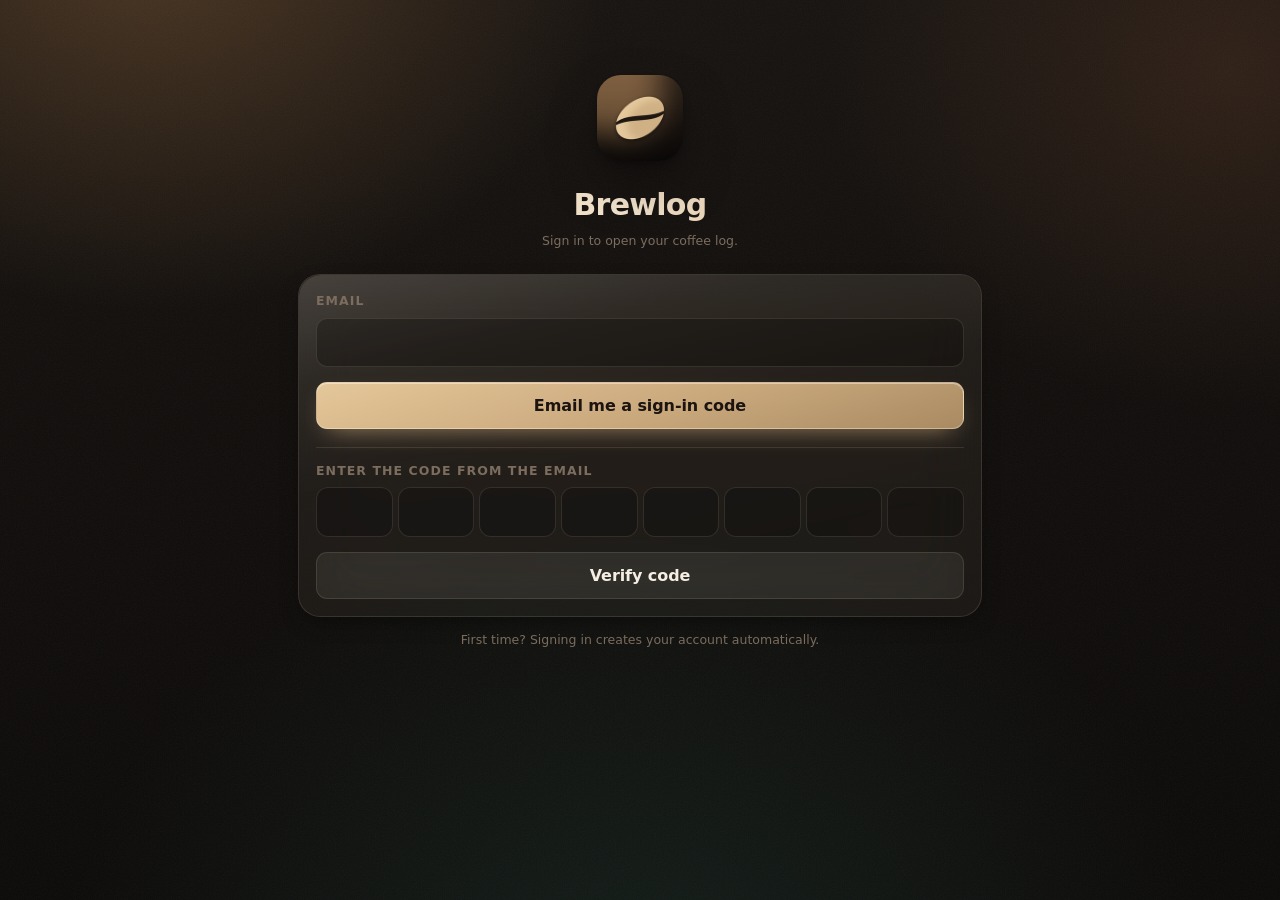
==== commit 067a5975: "Trivial push-access test commit" ====
--- a/index.html
+++ b/index.html
@@ -35,3 +35,4 @@
 <script type="module" src="./js/app.js"></script>
 </body>
 </html>
+<!-- push check 2026-09-15T17:21:46Z -->
--- a/css/styles.css
+++ b/css/styles.css
@@ -1337,3 +1337,26 @@
   /* 16px or iOS zooms the page in when it takes focus */
   font-size: 16px;
 }
+
+
+/* --- draggable search area ------------------------------------------- */
+.area-bar { display: flex; gap: 9px; margin-top: 9px; }
+.area-bar[hidden] { display: none; }
+.area-dot {
+  width: 15px; height: 15px; margin: 5px;
+  border-radius: 50%;
+  background: var(--tan-bright);
+  border: 2px solid rgba(0, 0, 0, .5);
+  box-shadow: 0 2px 9px rgba(0, 0, 0, .55);
+  cursor: move;
+}
+/* Bigger than it looks: the grip is the one thing on the map you have to hit
+   with a thumb, so the hit area is the whole 26px icon. */
+.area-grip {
+  width: 19px; height: 19px; margin: 3px;
+  border-radius: 50%;
+  background: var(--espresso);
+  border: 2.5px solid var(--tan-bright);
+  box-shadow: 0 2px 9px rgba(0, 0, 0, .55);
+  cursor: ew-resize;
+}
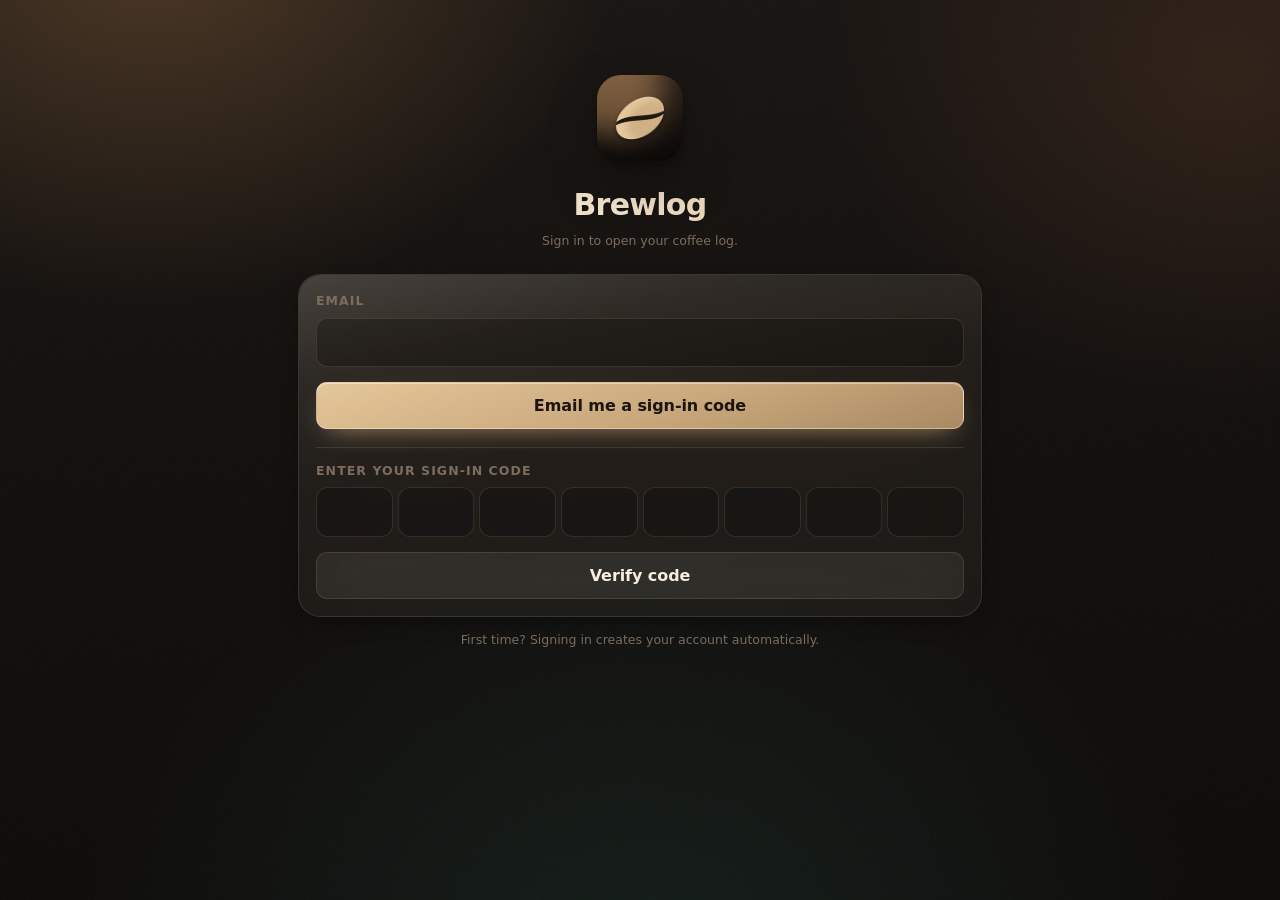
==== commit dac65ec6: "Scrub "email" from the code field's label/aria-label; AutoFill Contact survived the form split in 30" ====
--- a/index.html
+++ b/index.html
@@ -35,4 +35,3 @@
 <script type="module" src="./js/app.js"></script>
 </body>
 </html>
-<!-- push check 2026-09-15T17:21:46Z -->
